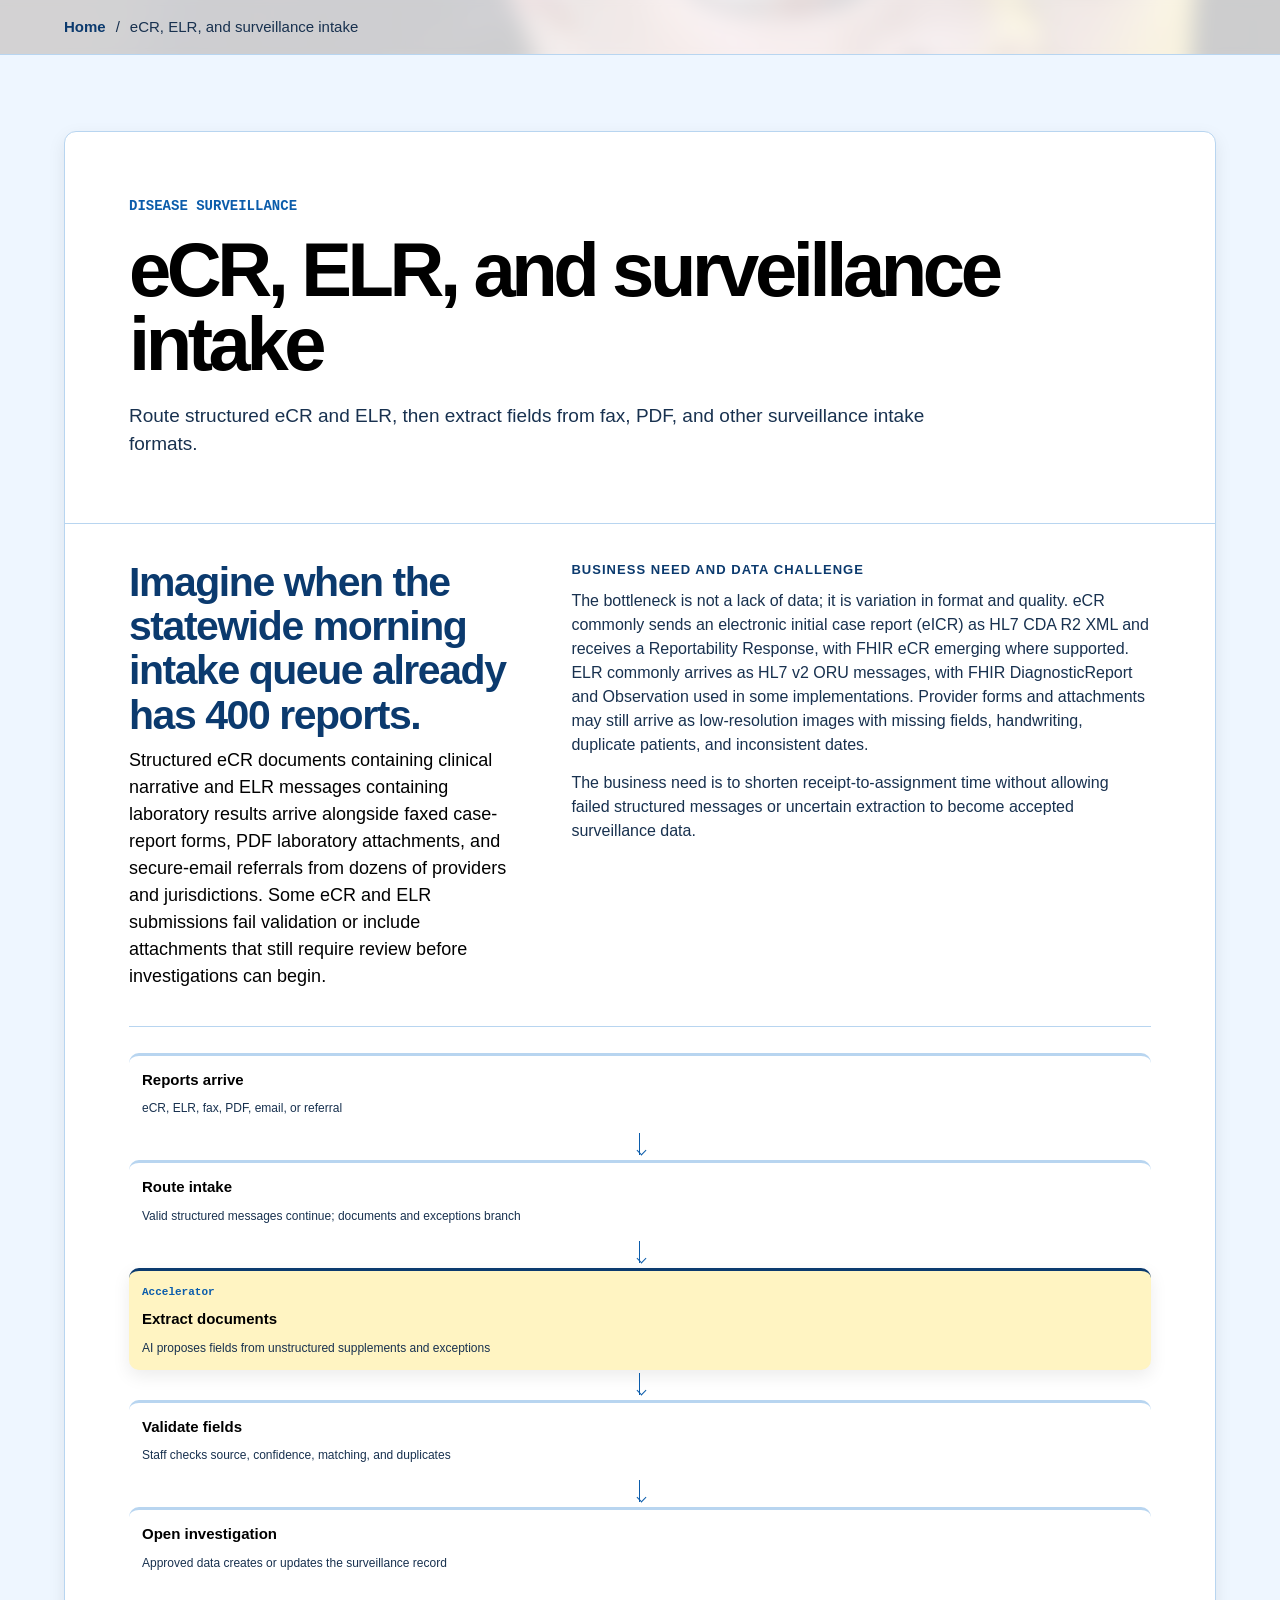
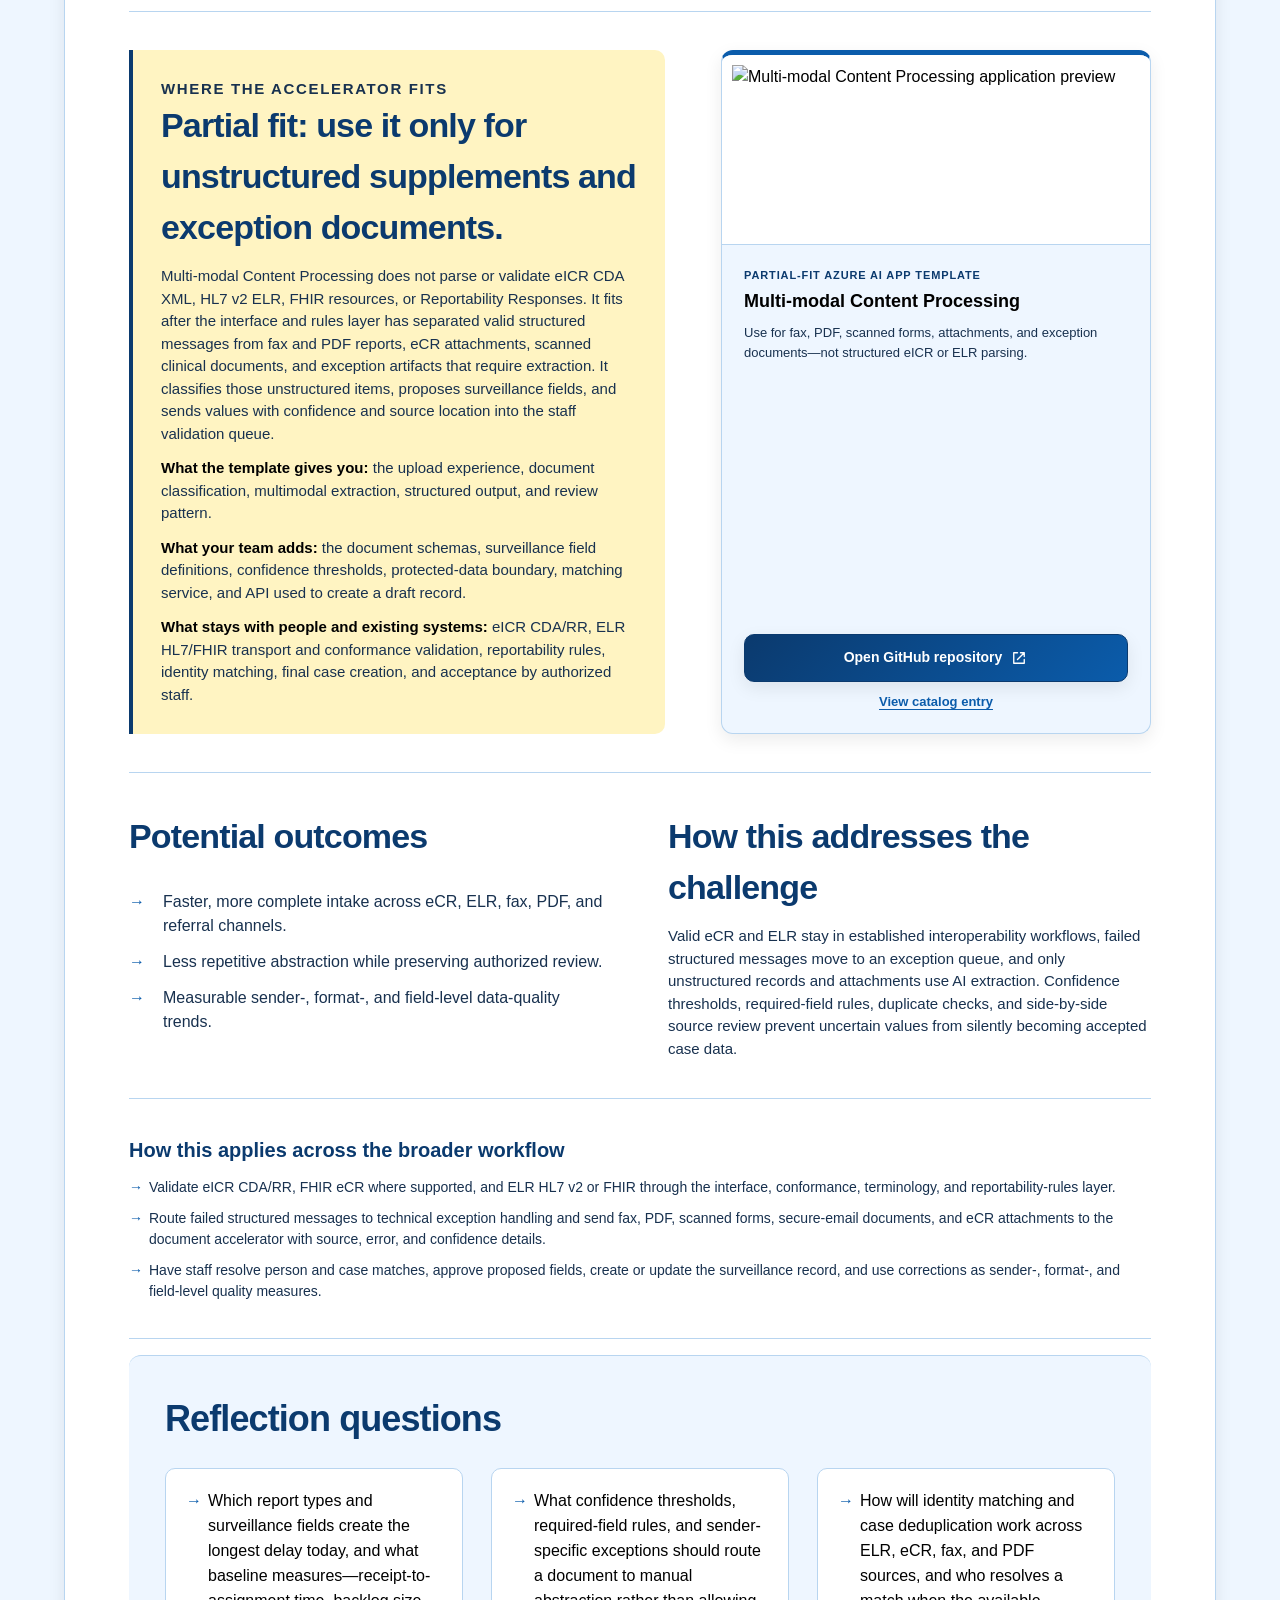
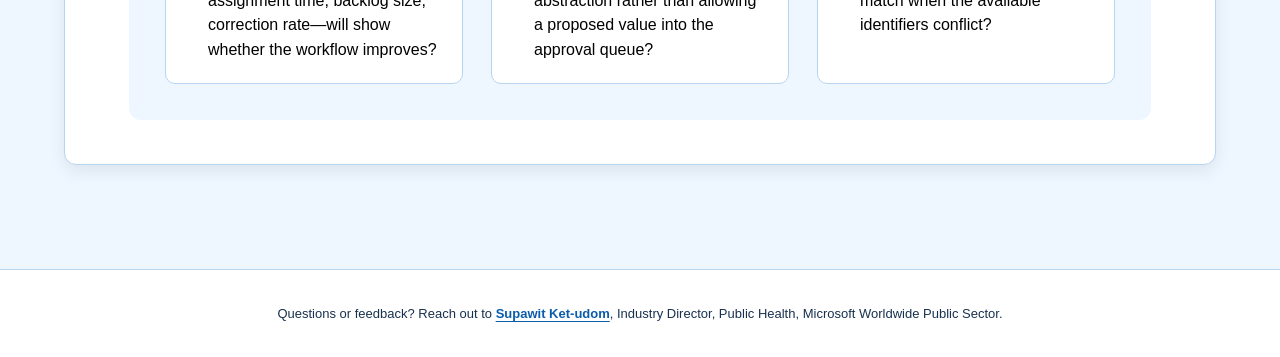
==== use-cases/document-intake.html @ d92f9ebb "Simplify use-case flow labels Keep only the Accelerator label in each business scenario diagram.  " ====
<!doctype html>
<html lang="en">
<head>
  <meta charset="UTF-8">
  <meta name="viewport" content="width=device-width, initial-scale=1.0">
  <meta name="description" content="Route structured eCR and ELR, then extract fields from fax, PDF, and other surveillance intake formats.">
  <link rel="icon" href="data:,">
  <title>eCR, ELR, and surveillance intake | Public Health AI</title>
  <script>
    (() => {
      const param = new URLSearchParams(window.location.search).get("scoutTheme");
      const theme =
        param || (window.matchMedia("(prefers-color-scheme: dark)").matches ? "dark" : "light");
      document.documentElement.setAttribute("data-theme", theme);
    })();
  </script>
  <link rel="stylesheet" href="/assets/styles.css">
  <script src="/assets/site.js?v=6" defer></script>
</head>
<body class="detail-page">
  <a class="skip-link" href="#main">Skip to content</a>
  <header class="site-header"><div class="shell nav-row"><nav class="case-nav" aria-label="Breadcrumb"><a href="/">Home</a><span>/</span><span>eCR, ELR, and surveillance intake</span></nav></div></header>
  <dialog class="site-menu" id="site-menu" aria-label="Site navigation"><div class="menu-shell">
    <div class="menu-top"><span class="menu-title">Public Health AI</span><button class="menu-close" id="close-menu" type="button" aria-label="Close menu"><svg viewBox="0 0 24 24" aria-hidden="true"><path d="M6 6l12 12M18 6 6 18"></path></svg></button></div>
    <div class="menu-grid"><a class="menu-home" href="/">Home</a><nav class="menu-links" aria-label="Use cases"><a href="/use-cases/document-intake.html">eCR, ELR, and surveillance intake</a><a href="/use-cases/knowledge-assistant.html">Epidemiology knowledge assistant</a><a href="/use-cases/inquiry-response.html">Public inquiry response assistant</a><a href="/use-cases/service-navigator.html">Public health service navigator</a><a href="/use-cases/emergency-coordination.html">Public health emergency coordination</a><a href="/use-cases/knowledge-hub.html">Cross-agency surveillance knowledge hub</a><a href="/use-cases/protocol-review.html">Surveillance policy and protocol review</a></nav></div>
  </div></dialog>
  <main id="main">
    <section class="single-case">
      <div class="shell">
        <article class="single-case-panel">
          <header class="single-case-header">
            <div><p class="detail-kicker">DISEASE SURVEILLANCE</p><h1>eCR, ELR, and surveillance intake</h1><p class="single-case-summary">Route structured eCR and ELR, then extract fields from fax, PDF, and other surveillance intake formats.</p></div>
          </header>
          <div class="single-case-content">
            <div class="brief-row">
              <div class="brief-block scenario-hook"><h2>Imagine when the statewide morning intake queue already has 400 reports.</h2><p>Structured eCR documents containing clinical narrative and ELR messages containing laboratory results arrive alongside faxed case-report forms, PDF laboratory attachments, and secure-email referrals from dozens of providers and jurisdictions. Some eCR and ELR submissions fail validation or include attachments that still require review before investigations can begin.</p></div>
              <div class="brief-block"><h2>Business need and data challenge</h2><p>The bottleneck is not a lack of data; it is variation in format and quality. eCR commonly sends an electronic initial case report (eICR) as HL7 CDA R2 XML and receives a Reportability Response, with FHIR eCR emerging where supported. ELR commonly arrives as HL7 v2 ORU messages, with FHIR DiagnosticReport and Observation used in some implementations. Provider forms and attachments may still arrive as low-resolution images with missing fields, handwriting, duplicate patients, and inconsistent dates.</p><p>The business need is to shorten receipt-to-assignment time without allowing failed structured messages or uncertain extraction to become accepted surveillance data.</p></div>
            </div>
            <div class="friendly-flow" aria-label="Business scenario sequence for eCR, ELR, and surveillance intake with accelerator fit">
              <div class="flow-node"><strong>Reports arrive</strong><p>eCR, ELR, fax, PDF, email, or referral</p></div><span class="flow-arrow" aria-hidden="true"></span>
              <div class="flow-node"><strong>Route intake</strong><p>Valid structured messages continue; documents and exceptions branch</p></div><span class="flow-arrow" aria-hidden="true"></span>
              <div class="flow-node" data-accelerator="true"><span>Accelerator</span><strong>Extract documents</strong><p>AI proposes fields from unstructured supplements and exceptions</p></div><span class="flow-arrow" aria-hidden="true"></span>
              <div class="flow-node"><strong>Validate fields</strong><p>Staff checks source, confidence, matching, and duplicates</p></div><span class="flow-arrow" aria-hidden="true"></span>
              <div class="flow-node"><strong>Open investigation</strong><p>Approved data creates or updates the surveillance record</p></div>
            </div>
            <div class="accelerator-stage">
              <div class="accelerator-fit-copy"><p class="eyebrow">Where the accelerator fits</p><h2>Partial fit: use it only for unstructured supplements and exception documents.</h2><p>Multi-modal Content Processing does not parse or validate eICR CDA XML, HL7 v2 ELR, FHIR resources, or Reportability Responses. It fits after the interface and rules layer has separated valid structured messages from fax and PDF reports, eCR attachments, scanned clinical documents, and exception artifacts that require extraction. It classifies those unstructured items, proposes surveillance fields, and sends values with confidence and source location into the staff validation queue.</p><p><strong>Reuse:</strong> the upload experience, document classification, multimodal extraction, structured output, and review pattern.</p><p><strong>Adapt:</strong> the document schemas, surveillance field definitions, confidence thresholds, protected-data boundary, matching service, and API used to create a draft record.</p><p><strong>Keep outside:</strong> eICR CDA/RR, ELR HL7/FHIR transport and conformance validation, reportability rules, identity matching, final case creation, and acceptance by authorized staff.</p></div>
              <aside class="template-card"><figure class="template-preview contain"><img src="https://azure.github.io/ai-app-templates/templates/images/content-processing-solution-accelerator-image.png" alt="Multi-modal Content Processing application preview"></figure><div class="template-card-body"><span>Partial-fit Azure AI App Template</span><strong>Multi-modal Content Processing</strong><p>Use for fax, PDF, scanned forms, attachments, and exception documents—not structured eICR or ELR parsing.</p><div class="template-actions"><a class="template-button" href="https://github.com/microsoft/content-processing-solution-accelerator" target="_blank" rel="noopener noreferrer">Open GitHub repository <svg viewBox="0 0 24 24" aria-hidden="true"><path d="M14 5h5v5M10 14 19 5M19 14v5H5V5h5"></path></svg></a><a class="template-catalog-link" href="https://azure.github.io/ai-app-templates/repo/microsoft/content-processing-solution-accelerator/" target="_blank" rel="noopener noreferrer">View catalog entry</a></div></div></aside>
            </div>
            <div class="outcome-section">
              <div><h2>Potential outcomes</h2><ul class="outcome-list"><li>Faster, more complete intake across eCR, ELR, fax, PDF, and referral channels.</li><li>Less repetitive abstraction while preserving authorized review.</li><li>Measurable sender-, format-, and field-level data-quality trends.</li></ul></div>
              <div><h2>How this addresses the challenge</h2><p>Valid eCR and ELR stay in established interoperability workflows, failed structured messages move to an exception queue, and only unstructured records and attachments use AI extraction. Confidence thresholds, required-field rules, duplicate checks, and side-by-side source review prevent uncertain values from silently becoming accepted case data.</p></div>
            </div>
            <div class="workflow-application">
              <div><h2>How this applies across the broader workflow</h2><ul class="compact-list"><li>Validate eICR CDA/RR, FHIR eCR where supported, and ELR HL7 v2 or FHIR through the interface, conformance, terminology, and reportability-rules layer.</li><li>Route failed structured messages to technical exception handling and send fax, PDF, scanned forms, secure-email documents, and eCR attachments to the document accelerator with source, error, and confidence details.</li><li>Have staff resolve person and case matches, approve proposed fields, create or update the surveillance record, and use corrections as sender-, format-, and field-level quality measures.</li></ul></div>
            </div>
            <div class="reflection-panel"><h2>Reflection questions</h2><ul class="compact-list"><li>Which report types and surveillance fields create the longest delay today, and what baseline measures—receipt-to-assignment time, backlog size, correction rate—will show whether the workflow improves?</li><li>What confidence thresholds, required-field rules, and sender-specific exceptions should route a document to manual abstraction rather than allowing a proposed value into the approval queue?</li><li>How will identity matching and case deduplication work across ELR, eCR, fax, and PDF sources, and who resolves a match when the available identifiers conflict?</li></ul></div>
          </div>
        </article>
      </div>
    </section>
  </main>
  <footer class="site-footer"><div class="shell footer-row contact-footer"><span>Questions or feedback? Reach out to <a href="mailto:supaketu@microsoft.com">Supawit Ket-udom</a>, Industry Director, Public Health, Microsoft Worldwide Public Sector.</span></div></footer>
</body>
</html>
---- assets/styles.css ----
:root {
  color-scheme: light;
  --cp-bg: #f7f4ef;
  --cp-bg-elevated: #fcfbf8;
  --cp-surface: #ffffff;
  --cp-surface-soft: #f5f5f5;
  --cp-border: #dedede;
  --cp-border-strong: #919191;
  --cp-text: #242424;
  --cp-text-muted: #5c5c5c;
  --cp-text-soft: #6f6f6f;
  --cp-accent: #b11f4b;
  --cp-accent-hover: #9a1a41;
  --cp-accent-soft: rgba(177, 31, 75, 0.08);
  --cp-accent-fg: #ffffff;
  --cp-success: #16a34a;
  --cp-danger: #dc2626;
  --cp-warning: #f59e0b;
  --cp-link: #0078d4;
  --cp-shadow: 0 18px 48px rgba(0, 0, 0, 0.12);
  --cp-overlay: rgba(255, 255, 255, 0.8);
  --cp-panel: rgba(255, 255, 255, 0.86);
  --cp-panel-strong: rgba(255, 255, 255, 0.96);
  --cp-sheen: rgba(255, 255, 255, 0.55);
  --cp-highlight: rgba(177, 31, 75, 0.12);
}

html[data-theme="dark"] {
  color-scheme: dark;
  --cp-bg: #3d3b3a;
  --cp-bg-elevated: #343231;
  --cp-surface: #292929;
  --cp-surface-soft: #2e2e2e;
  --cp-border: #474747;
  --cp-border-strong: #5f5f5f;
  --cp-text: #dedede;
  --cp-text-muted: #919191;
  --cp-text-soft: #b0b0b0;
  --cp-accent: #fd8ea1;
  --cp-accent-hover: #fb7b91;
  --cp-accent-soft: rgba(253, 142, 161, 0.14);
  --cp-accent-fg: #1a1a1a;
  --cp-success: #4ade80;
  --cp-danger: #f87171;
  --cp-warning: #fbbf24;
  --cp-link: #4da6ff;
  --cp-shadow: 0 18px 48px rgba(0, 0, 0, 0.32);
  --cp-overlay: rgba(41, 41, 41, 0.88);
  --cp-panel: rgba(41, 41, 41, 0.72);
  --cp-panel-strong: rgba(41, 41, 41, 0.96);
  --cp-sheen: rgba(255, 255, 255, 0.04);
  --cp-highlight: rgba(253, 142, 161, 0.12);
}

:root,
:root[data-theme="dark"] {
  color-scheme: light;
  --cp-bg: #ffffff;
  --cp-bg-elevated: #eef6ff;
  --cp-surface: #ffffff;
  --cp-surface-soft: #dceeff;
  --cp-border: #b8d5f0;
  --cp-border-strong: #0b3a6e;
  --cp-text: #000000;
  --cp-text-muted: #18314f;
  --cp-text-soft: #0b3a6e;
  --cp-accent: #0b3a6e;
  --cp-accent-hover: #071f3b;
  --cp-accent-soft: #dceeff;
  --cp-accent-fg: #ffffff;
  --cp-success: #0b3a6e;
  --cp-danger: #000000;
  --cp-warning: #0b5cab;
  --cp-link: #0b5cab;
  --cp-shadow: 0 6px 18px rgba(0, 0, 0, 0.08);
  --cp-overlay: rgba(0, 0, 0, 0.68);
  --cp-panel: rgba(255, 255, 255, 0.92);
  --cp-panel-strong: #ffffff;
  --cp-sheen: rgba(255, 255, 255, 0.62);
  --cp-highlight: #dceeff;
  --cp-attention: #fff4c2;
  --cp-attention-start: #f5b700;
  --cp-attention-end: #e86a17;
  --cp-attention-border: #d65a00;
  --cp-wallpaper-tint: rgba(255, 255, 255, 0.68);
  --cp-wallpaper-tint-strong: rgba(255, 255, 255, 0.8);
  --cp-brand-gradient: linear-gradient(135deg, var(--cp-accent), var(--cp-link));
  --cp-brand-gradient-hover: linear-gradient(135deg, var(--cp-link), var(--cp-accent));
  --cp-radius-sm: 8px;
  --cp-radius-md: 10px;
  --cp-radius-lg: 12px;
}

* {
  box-sizing: border-box;
}

html {
  scroll-behavior: smooth;
  scroll-padding-top: 72px;
}

body {
  margin: 0;
  overflow-x: hidden;
  background: var(--cp-bg);
  color: var(--cp-text);
  font-family: "Segoe UI", Aptos, Calibri, -apple-system, BlinkMacSystemFont, sans-serif;
  line-height: 1.5;
}

body.menu-open {
  overflow: hidden;
}

img {
  display: block;
  max-width: 100%;
}

a {
  color: var(--cp-link);
}

button,
a {
  -webkit-tap-highlight-color: transparent;
}

button {
  font: inherit;
}

a:focus-visible,
button:focus-visible {
  outline: 3px solid var(--cp-border);
  outline-offset: 3px;
}

.skip-link {
  position: fixed;
  top: 8px;
  left: 8px;
  z-index: 100;
  padding: 9px 13px;
  border-radius: var(--cp-radius-md);
  background: var(--cp-surface);
  color: var(--cp-text);
  transform: translateY(-150%);
}

.skip-link:focus {
  transform: translateY(0);
}

.shell {
  width: 100%;
  margin: 0 auto;
  padding-right: clamp(24px, 5vw, 88px);
  padding-left: clamp(24px, 5vw, 88px);
}

.site-header {
  display: none;
}

.nav-row {
  min-height: 72px;
  display: flex;
  align-items: center;
  justify-content: space-between;
  gap: 24px;
}

.brand {
  display: inline-flex;
  align-items: center;
  gap: 12px;
  color: var(--cp-text);
  font-size: 14px;
  font-weight: 750;
  letter-spacing: 0.08em;
  text-decoration: none;
  text-transform: uppercase;
}

.brand-glyph {
  width: 42px;
  height: 30px;
  display: grid;
  place-items: center;
  border: 2px solid var(--cp-accent);
  background: var(--cp-surface);
  color: var(--cp-accent);
  font-family: Consolas, "Courier New", Courier, monospace;
  font-size: 11px;
  font-weight: 800;
  letter-spacing: -0.04em;
}

.brand-glyph span {
  display: none;
}

.brand-glyph::before {
  content: "PH AI";
}

.desktop-nav {
  display: flex;
  align-items: center;
  gap: 28px;
  margin-left: auto;
}

.desktop-nav a {
  color: var(--cp-text);
  font-size: 14px;
  font-weight: 600;
  text-decoration: none;
}

.desktop-nav a:hover {
  color: var(--cp-link);
}

.menu-button,
.menu-close {
  min-height: 42px;
  display: inline-flex;
  align-items: center;
  justify-content: center;
  gap: 10px;
  border: 1px solid var(--cp-accent);
  border-radius: var(--cp-radius-md);
  background: var(--cp-accent);
  color: var(--cp-accent-fg);
  cursor: pointer;
  font-weight: 700;
}

.menu-button {
  padding: 8px 14px;
}

.menu-close {
  width: 44px;
  padding: 8px;
  border-color: var(--cp-surface);
}

.menu-button svg,
.menu-close svg,
.button svg,
.text-link svg,
.case-link svg {
  width: 18px;
  height: 18px;
  flex: 0 0 auto;
  fill: none;
  stroke: currentColor;
  stroke-linecap: round;
  stroke-linejoin: round;
  stroke-width: 1.8;
}

.site-menu {
  width: 100vw;
  max-width: none;
  height: 100vh;
  max-height: none;
  margin: 0;
  padding: 0;
  border: 0;
  background: var(--cp-accent);
  color: var(--cp-accent-fg);
}

.site-menu::backdrop {
  background: var(--cp-overlay);
}

.menu-shell {
  width: 100%;
  margin: 0 auto;
  padding: 20px clamp(24px, 5vw, 88px) 56px;
}

.menu-top {
  min-height: 52px;
  display: flex;
  align-items: center;
  justify-content: space-between;
  gap: 20px;
}

.menu-title {
  font-size: 13px;
  font-weight: 700;
  letter-spacing: 0.1em;
  text-transform: uppercase;
}

.menu-grid {
  display: grid;
  grid-template-columns: 0.65fr 1.35fr;
  gap: 72px;
  margin-top: 72px;
}

.menu-home {
  align-self: start;
  color: var(--cp-accent-fg);
  font-size: clamp(42px, 7vw, 88px);
  font-weight: 700;
  letter-spacing: -0.055em;
  line-height: 0.95;
  text-decoration: none;
}

.menu-links {
  display: grid;
  grid-template-columns: repeat(2, minmax(0, 1fr));
  gap: 0 32px;
  counter-reset: menu;
}

.menu-links a {
  counter-increment: menu;
  display: grid;
  grid-template-columns: 34px 1fr;
  gap: 12px;
  padding: 18px 0;
  border-top: 1px solid var(--cp-surface);
  color: var(--cp-accent-fg);
  font-size: clamp(18px, 2vw, 25px);
  font-weight: 600;
  line-height: 1.2;
  text-decoration: none;
}

.menu-links a::before {
  content: "0" counter(menu);
  padding-top: 4px;
  font-family: Consolas, "Courier New", Courier, monospace;
  font-size: 12px;
  font-weight: 400;
}

.menu-links a:hover {
  background: var(--cp-link);
}

.hero {
  position: relative;
  width: 100vw;
  margin-right: calc(50% - 50vw);
  margin-left: calc(50% - 50vw);
  overflow: hidden;
  background-color: var(--cp-bg-elevated);
  background-image:
    linear-gradient(var(--cp-wallpaper-tint), var(--cp-wallpaper-tint)),
    url("/assets/hero-public-health.jpeg");
  background-position: center;
  background-repeat: no-repeat;
  background-size: cover;
  height: 50svh;
  min-height: 420px;
}

.home-hero {
  display: grid;
  grid-template-columns: 1fr;
  height: 50svh;
  min-height: 420px;
}

.hero-copy {
  display: flex;
  flex-direction: column;
  align-items: center;
  justify-content: center;
  padding: 36px clamp(24px, 5vw, 88px);
  text-align: center;
}

.hero-media {
  position: relative;
  min-height: 520px;
}

.hero-media img {
  width: 100%;
  height: 100%;
  object-fit: cover;
}

.hero-media::after {
  content: "";
  position: absolute;
  inset: auto auto 0 0;
  width: 40%;
  height: 26%;
  background: var(--cp-link);
  mix-blend-mode: multiply;
}

.eyebrow {
  margin: 0 0 16px;
  color: var(--cp-accent);
  font-size: 13px;
  font-weight: 750;
  letter-spacing: 0.11em;
  text-transform: uppercase;
}

h1,
h2,
h3,
p {
  overflow-wrap: anywhere;
}

h1 {
  max-width: 760px;
  margin: 0;
  font-size: clamp(48px, 6.4vw, 84px);
  line-height: 0.98;
  letter-spacing: -0.058em;
}

.hero-intro {
  max-width: 660px;
  margin: 24px 0 0;
  color: var(--cp-text-muted);
  font-size: clamp(18px, 2vw, 22px);
  text-align: center;
}

.hero h1 {
  background: var(--cp-brand-gradient);
  background-clip: text;
  -webkit-background-clip: text;
  color: transparent;
  font-size: clamp(44px, 5vw, 64px);
  letter-spacing: 0;
  -webkit-text-fill-color: transparent;
}

.hero-actions,
.cta-actions {
  display: flex;
  flex-wrap: wrap;
  justify-content: center;
  gap: 12px;
  margin-top: 32px;
}

.hero-attribution {
  margin: 24px 0 28px;
  color: var(--cp-text-muted);
  font-size: 14px;
}

.hero-attribution a {
  color: var(--cp-link);
  font-weight: 700;
  text-underline-offset: 3px;
}

.button {
  min-height: 48px;
  display: inline-flex;
  align-items: center;
  justify-content: center;
  gap: 9px;
  padding: 11px 18px;
  border: 1px solid var(--cp-accent);
  border-radius: var(--cp-radius-md);
  background: var(--cp-brand-gradient);
  color: var(--cp-accent-fg);
  font-size: 15px;
  font-weight: 700;
  text-decoration: none;
  transition: background 160ms ease, border-color 160ms ease, transform 160ms ease;
}

.button:hover {
  border-color: var(--cp-accent-hover);
  background: var(--cp-brand-gradient-hover);
  transform: translateY(-1px);
}

.button.secondary {
  border-color: var(--cp-border-strong);
  background: var(--cp-surface);
  color: var(--cp-accent);
}

.button.secondary:hover {
  background: var(--cp-surface-soft);
}

.section {
  padding: 96px 0;
}

.section.compact {
  padding: 72px 0;
}

.section.light-blue {
  background: var(--cp-bg-elevated);
}

.section.navy {
  background: var(--cp-accent);
  color: var(--cp-accent-fg);
}

.section-heading {
  max-width: 820px;
  margin-bottom: 40px;
}

.section-heading h2 {
  margin: 0;
  font-size: clamp(36px, 5vw, 58px);
  line-height: 1.04;
  letter-spacing: -0.045em;
}

.section-heading p {
  max-width: 680px;
  margin: 18px 0 0;
  color: var(--cp-text-muted);
  font-size: 18px;
}

.section.navy .eyebrow,
.section.navy .section-heading p {
  color: var(--cp-accent-fg);
}

.case-grid {
  display: grid;
  grid-template-columns: repeat(4, minmax(0, 1fr));
  gap: 18px;
}

.filter-bar {
  display: flex;
  flex-wrap: wrap;
  align-items: center;
  gap: 10px;
  margin: -8px 0 30px;
}

.filter-label {
  width: 100%;
  margin-bottom: 2px;
  color: var(--cp-text-muted);
  font-size: 13px;
  font-weight: 700;
  letter-spacing: 0.07em;
  text-transform: uppercase;
}

.filter-button {
  min-height: 42px;
  padding: 9px 15px;
  border: 1px solid var(--cp-border);
  border-radius: 999px;
  background: var(--cp-surface);
  color: var(--cp-text);
  cursor: pointer;
  font-size: 14px;
  font-weight: 650;
}

.filter-button:hover {
  border-color: var(--cp-accent);
}

.filter-button[aria-pressed="true"] {
  border-color: var(--cp-accent);
  background: var(--cp-accent);
  color: var(--cp-accent-fg);
}

.technology-filter {
  margin-top: -8px;
  padding-top: 18px;
  border-top: 1px solid var(--cp-border);
}

.technology-button {
  display: inline-flex;
  align-items: center;
  gap: 8px;
}

.technology-button img {
  width: 55px;
  height: 55px;
  flex: 0 0 55px;
  margin: -16px -10px -16px -14px;
  object-fit: contain;
}

.technology-button[data-technology-filter="m365-copilot"] img {
  width: 20px;
  height: 20px;
  flex-basis: 20px;
  margin: 0 4px 0 0;
}

.technology-button[data-technology-filter="m365-copilot"] {
  min-width: 248px;
}

.technology-count {
  min-width: 20px;
  height: 20px;
  display: inline-grid;
  place-items: center;
  padding: 0 6px;
  border-radius: 999px;
  background: var(--cp-surface-soft);
  color: var(--cp-text-muted);
  font-size: 11px;
}

.filter-button[aria-pressed="true"] .technology-count {
  background: var(--cp-sheen);
  color: var(--cp-accent-fg);
}

.filter-count {
  margin-left: auto;
  color: var(--cp-text-muted);
  font-size: 13px;
}

.filter-empty-state {
  margin-top: 18px;
  padding: 34px;
  border: 1px dashed var(--cp-border-strong);
  border-radius: var(--cp-radius-lg);
  background: var(--cp-bg-elevated);
  text-align: center;
}

.filter-empty-state[hidden] {
  display: none;
}

.filter-empty-state strong,
.filter-empty-state span {
  display: block;
}

.filter-empty-state strong {
  margin-bottom: 6px;
  color: var(--cp-accent);
  font-size: 20px;
}

.filter-empty-state span {
  color: var(--cp-text-muted);
  font-size: 14px;
}

.case-card[hidden] {
  display: none;
}

.case-card {
  position: relative;
  min-height: 330px;
  display: flex;
  flex-direction: column;
  padding: 26px;
  overflow: hidden;
  border: 1px solid var(--cp-border);
  border-radius: var(--cp-radius-lg);
  background: transparent;
  color: var(--cp-text);
  box-shadow: var(--cp-shadow);
  text-decoration: none;
  transition: border-color 180ms ease, box-shadow 180ms ease, transform 180ms ease;
}

.case-card::after {
  content: none;
}

.case-card:hover {
  border-color: var(--cp-accent);
  box-shadow: 0 10px 28px var(--cp-highlight);
  transform: translateY(-6px);
}

.case-card:hover::after {
  transform: scale(1.12);
}

.case-number {
  display: none;
}

.case-card h3 {
  max-width: 310px;
  margin: 8px 0 12px;
  font-size: 27px;
  line-height: 1.12;
  letter-spacing: -0.03em;
}

.case-card p {
  flex: 1;
  margin: 0;
  color: var(--cp-text-muted);
  font-size: 15px;
}

.case-link {
  position: relative;
  z-index: 1;
  display: inline-flex;
  align-items: center;
  gap: 8px;
  margin-top: 28px;
  color: var(--cp-link);
  font-size: 14px;
  font-weight: 700;
}

.case-link svg {
  transition: transform 180ms ease;
}

.case-card:hover .case-link svg {
  transform: translateX(4px);
}

.resource-band {
  display: grid;
  grid-template-columns: 1fr auto;
  align-items: center;
  gap: 40px;
}

.resource-band h2 {
  max-width: 760px;
  margin: 0;
  font-size: clamp(34px, 5vw, 58px);
  line-height: 1.04;
  letter-spacing: -0.045em;
}

.resource-band p {
  max-width: 720px;
  margin: 16px 0 0;
  color: var(--cp-accent-fg);
  font-size: 17px;
}

.section.navy .button {
  border-color: var(--cp-surface);
  background: var(--cp-surface);
  color: var(--cp-accent);
}

.section.navy .button:hover {
  background: var(--cp-surface-soft);
}

.stories-note {
  max-width: 900px;
  margin: -10px 0 36px;
  padding: 16px 18px;
  border-left: 4px solid var(--cp-link);
  border-radius: 0 var(--cp-radius-md) var(--cp-radius-md) 0;
  background: var(--cp-attention);
  color: var(--cp-text-muted);
  font-size: 14px;
}

.stories-note strong {
  color: var(--cp-text);
}

.story-grid {
  display: grid;
  grid-template-columns: repeat(3, minmax(0, 1fr));
  gap: 20px;
}

.story-card {
  display: flex;
  flex-direction: column;
  overflow: hidden;
  border: 1px solid var(--cp-border);
  border-radius: var(--cp-radius-lg);
  background: var(--cp-surface);
  box-shadow: var(--cp-shadow);
}

.story-image {
  height: 174px;
  overflow: hidden;
  background: var(--cp-surface-soft);
}

.story-image img {
  width: 100%;
  height: 100%;
  object-fit: cover;
  transition: transform 240ms ease;
}

.story-card:hover .story-image img {
  transform: scale(1.035);
}

.story-body {
  flex: 1;
  display: flex;
  flex-direction: column;
  padding: 22px;
}

.story-org {
  margin: 0;
  color: var(--cp-link);
  font-size: 12px;
  font-weight: 750;
  letter-spacing: 0.08em;
  text-transform: uppercase;
}

.story-card h3 {
  margin: 10px 0 12px;
  font-size: 20px;
  line-height: 1.22;
  letter-spacing: -0.02em;
}

.story-body > p:not(.story-org) {
  margin: 0;
  color: var(--cp-text-muted);
  font-size: 14px;
}

.text-link {
  display: inline-flex;
  align-items: center;
  gap: 7px;
  margin-top: auto;
  padding-top: 22px;
  color: var(--cp-link);
  font-size: 14px;
  font-weight: 700;
  text-decoration: none;
}

.text-link:hover {
  text-decoration: underline;
  text-underline-offset: 3px;
}

.detail-hero {
  padding: 92px 0 76px;
  background: var(--cp-bg-elevated);
}

.breadcrumbs {
  display: flex;
  flex-wrap: wrap;
  gap: 8px;
  margin-bottom: 36px;
  color: var(--cp-text-muted);
  font-size: 13px;
}

.breadcrumbs a {
  color: var(--cp-link);
  text-decoration: none;
}

.detail-hero-grid {
  display: grid;
  grid-template-columns: minmax(0, 1fr) 310px;
  gap: 72px;
  align-items: end;
}

.detail-kicker {
  margin: 0 0 16px;
  color: var(--cp-link);
  font-family: Consolas, "Courier New", Courier, monospace;
  font-size: 14px;
  font-weight: 700;
}

.detail-hero h1 {
  max-width: 800px;
  font-size: clamp(46px, 6vw, 76px);
}

.detail-summary {
  max-width: 760px;
  margin: 22px 0 0;
  color: var(--cp-text-muted);
  font-size: 20px;
}

.accelerator-box {
  padding: 22px;
  border-top: 4px solid var(--cp-link);
  background: var(--cp-surface);
}

.accelerator-box span {
  display: block;
  color: var(--cp-text-soft);
  font-size: 12px;
  font-weight: 700;
  letter-spacing: 0.08em;
  text-transform: uppercase;
}

.accelerator-box strong {
  display: block;
  margin: 8px 0 18px;
  font-size: 19px;
  line-height: 1.25;
}

.content-grid {
  display: grid;
  grid-template-columns: 0.75fr 1.25fr;
  gap: 72px;
}

.content-grid h2,
.process-section h2,
.scenario-section h2,
.guardrail-section h2 {
  margin: 0;
  font-size: clamp(34px, 4.5vw, 52px);
  line-height: 1.06;
  letter-spacing: -0.04em;
}

.content-copy p {
  margin: 0;
  color: var(--cp-text-muted);
  font-size: 17px;
}

.content-copy p + p {
  margin-top: 18px;
}

.outcome-list {
  display: grid;
  gap: 12px;
  margin: 28px 0 0;
  padding: 0;
  list-style: none;
}

.outcome-list li {
  display: grid;
  grid-template-columns: 24px 1fr;
  gap: 10px;
  color: var(--cp-text-muted);
}

.outcome-list li::before {
  content: "→";
  color: var(--cp-link);
  font-weight: 700;
}

.data-grid {
  display: grid;
  grid-template-columns: repeat(3, minmax(0, 1fr));
  gap: 16px;
  margin-top: 34px;
}

.data-card {
  min-height: 190px;
  padding: 22px;
  border: 1px solid var(--cp-border);
  border-radius: var(--cp-radius-lg);
  background: var(--cp-surface);
}

.data-card h3 {
  margin: 0 0 12px;
  color: var(--cp-accent);
  font-size: 18px;
}

.data-card p {
  margin: 0;
  color: var(--cp-text-muted);
  font-size: 14px;
}

.process-rail {
  display: grid;
  grid-template-columns: repeat(5, minmax(0, 1fr));
  gap: 0;
  margin-top: 38px;
}

.process-step {
  position: relative;
  min-height: 190px;
  padding: 24px 22px;
  border-top: 4px solid var(--cp-link);
  border-right: 1px solid var(--cp-border);
  background: var(--cp-surface);
}

.process-step:last-child {
  border-right: 0;
}

.process-step span {
  display: block;
  margin-bottom: 28px;
  color: var(--cp-link);
  font-family: Consolas, "Courier New", Courier, monospace;
  font-size: 12px;
  font-weight: 700;
}

.process-step h3 {
  margin: 0 0 8px;
  font-size: 18px;
}

.process-step p {
  margin: 0;
  color: var(--cp-text-muted);
  font-size: 13px;
}

.scenario-grid {
  display: grid;
  grid-template-columns: repeat(3, minmax(0, 1fr));
  gap: 18px;
  margin-top: 34px;
}

.scenario-card {
  min-height: 220px;
  padding: 24px;
  border-radius: var(--cp-radius-lg);
  background: var(--cp-accent);
  color: var(--cp-accent-fg);
}

.scenario-card span {
  font-family: Consolas, "Courier New", Courier, monospace;
  font-size: 12px;
}

.scenario-card h3 {
  margin: 34px 0 10px;
  font-size: 22px;
  line-height: 1.15;
}

.scenario-card p {
  margin: 0;
  font-size: 14px;
}

.guardrail-grid {
  display: grid;
  grid-template-columns: repeat(2, minmax(0, 1fr));
  gap: 16px;
  margin-top: 34px;
}

.guardrail {
  display: grid;
  grid-template-columns: 42px 1fr;
  gap: 14px;
  padding: 20px;
  border: 1px solid var(--cp-border);
  border-radius: var(--cp-radius-lg);
  background: var(--cp-surface);
}

.guardrail-mark {
  width: 42px;
  height: 42px;
  display: grid;
  place-items: center;
  border-radius: 50%;
  background: var(--cp-surface-soft);
  color: var(--cp-accent);
  font-weight: 800;
}

.guardrail h3 {
  margin: 0 0 6px;
  font-size: 17px;
}

.guardrail p {
  margin: 0;
  color: var(--cp-text-muted);
  font-size: 14px;
}

.detail-cta {
  display: grid;
  grid-template-columns: 1fr auto;
  align-items: center;
  gap: 36px;
}

.detail-cta h2 {
  margin: 0;
  font-size: clamp(34px, 4vw, 52px);
  line-height: 1.05;
  letter-spacing: -0.04em;
}

.detail-cta p {
  max-width: 720px;
  margin: 14px 0 0;
  color: var(--cp-accent-fg);
}

.single-case {
  min-height: 100vh;
  padding: 76px 0 104px;
  background: var(--cp-bg-elevated);
}

.single-case .breadcrumbs {
  margin-bottom: 28px;
}

.single-case-panel {
  overflow: hidden;
  border: 1px solid var(--cp-border);
  border-radius: var(--cp-radius-lg);
  background: var(--cp-surface);
  box-shadow: var(--cp-shadow);
}

.single-case-header {
  display: grid;
  grid-template-columns: 1fr;
  gap: 0;
  align-items: end;
  padding: clamp(32px, 5vw, 72px);
  border-bottom: 1px solid var(--cp-border);
}

.detail-page .site-header {
  --page-progress: 0;
  position: sticky;
  top: 0;
  z-index: 30;
  display: block;
  overflow: hidden;
  border-bottom: 1px solid var(--cp-border);
  background: var(--cp-panel);
}

.detail-page .site-header::after {
  content: "";
  position: absolute;
  right: 0;
  bottom: 0;
  left: 0;
  height: 3px;
  background: var(--cp-link);
  transform: scaleX(var(--page-progress));
  transform-origin: left;
  transition: transform 80ms linear;
}

.detail-page .site-header::before {
  content: "";
  position: absolute;
  z-index: -1;
  inset: -18px;
  background-image:
    linear-gradient(var(--cp-wallpaper-tint-strong), var(--cp-wallpaper-tint-strong)),
    url("/assets/hero-public-health.jpeg");
  background-position: center;
  background-size: cover;
  filter: blur(10px);
  transform: scale(1.05);
}

.detail-page .nav-row {
  min-height: 54px;
  justify-content: flex-start;
}

.case-nav {
  position: relative;
  z-index: 1;
  display: flex;
  align-items: center;
  gap: 10px;
  color: var(--cp-text-muted);
  font-size: 15px;
}

.case-nav a {
  color: var(--cp-accent);
  font-weight: 750;
  text-decoration: none;
}

.case-nav a:hover {
  text-decoration: underline;
  text-underline-offset: 3px;
}

.case-nav span:last-child {
  min-width: 0;
  overflow-wrap: anywhere;
}

.detail-page .brand-glyph,
.detail-page .desktop-nav,
.detail-page .menu-button {
  display: none;
}

.detail-page .brand > span:last-child {
  display: inline;
}

.detail-page .single-case > .shell > .breadcrumbs {
  display: none;
}

.single-case-header h1 {
  max-width: 980px;
  font-size: clamp(44px, 6vw, 76px);
}

.single-case-summary {
  max-width: 820px;
  margin: 20px 0 0;
  color: var(--cp-text-muted);
  font-size: 19px;
}

.template-card {
  display: flex;
  flex-direction: column;
  overflow: hidden;
  border: 1px solid var(--cp-border);
  border-top: 5px solid var(--cp-link);
  border-radius: var(--cp-radius-lg);
  background: var(--cp-bg-elevated);
  box-shadow: var(--cp-shadow);
}

.template-preview {
  height: 190px;
  margin: 0;
  overflow: hidden;
  border-bottom: 1px solid var(--cp-border);
  background: var(--cp-surface);
}

.template-preview img {
  width: 100%;
  height: 100%;
  object-fit: cover;
  object-position: top;
}

.template-preview.contain img {
  object-fit: contain;
  padding: 10px;
}

.template-card-body {
  flex: 1;
  display: flex;
  flex-direction: column;
  padding: 22px;
}

.template-card-body > span {
  display: block;
  color: var(--cp-text-soft);
  font-size: 11px;
  font-weight: 750;
  letter-spacing: 0.08em;
  text-transform: uppercase;
}

.template-card-body > strong {
  display: block;
  margin: 8px 0 10px;
  font-size: 18px;
  line-height: 1.22;
}

.template-card-body > p {
  margin: 0;
  color: var(--cp-text-muted);
  font-size: 13px;
}

.template-actions {
  display: grid;
  gap: 10px;
  margin-top: auto;
  padding-top: 18px;
}

.template-button {
  min-height: 48px;
  display: inline-flex;
  align-items: center;
  justify-content: center;
  gap: 8px;
  padding: 11px 16px;
  border: 1px solid var(--cp-accent);
  border-radius: var(--cp-radius-md);
  background: var(--cp-brand-gradient);
  color: var(--cp-accent-fg);
  box-shadow: var(--cp-shadow);
  font-size: 14px;
  font-weight: 800;
  text-decoration: none;
  transition: background 160ms ease, transform 160ms ease;
}

.template-button:hover {
  background: var(--cp-brand-gradient-hover);
  box-shadow: 0 10px 24px var(--cp-highlight);
  transform: translateY(-2px);
}

.template-button svg {
  width: 18px;
  height: 18px;
  fill: none;
  stroke: currentColor;
  stroke-linecap: round;
  stroke-linejoin: round;
  stroke-width: 1.8;
}

.template-catalog-link {
  color: var(--cp-link);
  font-size: 13px;
  font-weight: 700;
  text-align: center;
  text-underline-offset: 3px;
}

.single-case-content {
  display: grid;
  gap: 0;
  padding: 0 clamp(28px, 5vw, 72px);
}

.brief-row {
  display: grid;
  grid-template-columns: 0.8fr 1.2fr;
  gap: 56px;
  padding: 36px 0;
  border-bottom: 1px solid var(--cp-border);
}

.brief-block h2,
.compact-column h2 {
  margin: 0 0 10px;
  color: var(--cp-accent);
  font-size: 13px;
  letter-spacing: 0.08em;
  text-transform: uppercase;
}

.brief-block p {
  margin: 0;
  color: var(--cp-text-muted);
  font-size: 16px;
}

.brief-block p + p {
  margin-top: 14px;
}

.scenario-hook h2 {
  color: var(--cp-accent);
  font-size: clamp(28px, 3.2vw, 42px);
  letter-spacing: -0.035em;
  line-height: 1.08;
  text-transform: none;
}

.scenario-hook p {
  color: var(--cp-text);
  font-size: 18px;
}

.friendly-flow {
  display: flex;
  align-items: stretch;
  padding: 26px 0;
  border-bottom: 1px solid var(--cp-border);
}

.flow-node {
  flex: 1 1 0;
  min-width: 0;
  min-height: 76px;
  padding: 13px;
  border: 0;
  border-top: 3px solid var(--cp-border);
  border-radius: var(--cp-radius-md);
  background: var(--cp-surface);
  cursor: default;
}

.flow-node span {
  display: block;
  margin-bottom: 8px;
  color: var(--cp-link);
  font-family: Consolas, "Courier New", Courier, monospace;
  font-size: 11px;
  font-weight: 750;
}

.flow-node strong {
  display: block;
  margin-bottom: 6px;
  font-size: 15px;
}

.flow-node p {
  margin: 8px 0 0;
  color: var(--cp-text-muted);
  font-size: 12px;
}

.flow-node[data-accelerator="true"] {
  border-color: var(--cp-accent);
  background: var(--cp-attention);
  box-shadow: var(--cp-shadow);
}

.flow-arrow {
  position: relative;
  width: 26px;
  flex: 0 0 26px;
  align-self: center;
  height: 16px;
}

.flow-arrow::before {
  content: "";
  position: absolute;
  top: 7px;
  left: 4px;
  width: 16px;
  height: 1px;
  background: var(--cp-link);
}

.flow-arrow::after {
  content: "";
  position: absolute;
  top: 4px;
  right: 6px;
  width: 6px;
  height: 6px;
  border-top: 1px solid var(--cp-link);
  border-right: 1px solid var(--cp-link);
  transform: rotate(45deg);
}

.workflow-application {
  display: grid;
  grid-template-columns: 1fr;
  gap: 0;
  padding: 36px 0;
  border-bottom: 1px solid var(--cp-border);
}

.workflow-application h2 {
  margin: 0 0 12px;
  color: var(--cp-accent);
  font-size: 20px;
}

.workflow-application p {
  margin: 0;
  color: var(--cp-text-muted);
  font-size: 15px;
}

.workflow-application p + p {
  margin-top: 12px;
}

.accelerator-stage {
  display: grid;
  grid-template-columns: minmax(0, 1fr) minmax(360px, 430px);
  gap: 56px;
  align-items: stretch;
  padding: 38px 0;
  border-bottom: 1px solid var(--cp-border);
}

.accelerator-fit-copy h2,
.outcome-section h2 {
  margin: 0 0 12px;
  color: var(--cp-accent);
  font-size: clamp(24px, 3vw, 34px);
  letter-spacing: -0.025em;
}

.accelerator-fit-copy {
  padding: 28px;
  border-left: 4px solid var(--cp-accent);
  border-radius: 0 var(--cp-radius-md) var(--cp-radius-md) 0;
  background: var(--cp-attention);
}

.accelerator-fit-copy p strong {
  color: var(--cp-text);
}

.accelerator-fit-copy p,
.outcome-section p {
  margin: 0;
  color: var(--cp-text-muted);
  font-size: 15px;
}

.accelerator-fit-copy p + p,
.outcome-section p + p {
  margin-top: 12px;
}

.outcome-section {
  display: grid;
  grid-template-columns: 1fr 1fr;
  gap: 56px;
  padding: 38px 0;
  border-bottom: 1px solid var(--cp-border);
}

.reflection-panel {
  margin: 16px 0 44px;
  padding: 36px;
  border-top: 1px solid var(--cp-border);
  border-radius: var(--cp-radius-lg);
  background: var(--cp-bg-elevated);
}

.reflection-panel h2 {
  margin: 0 0 22px;
  color: var(--cp-accent);
  font-size: clamp(26px, 3vw, 36px);
  letter-spacing: -0.025em;
}

.reflection-panel .compact-list {
  display: grid;
  grid-template-columns: repeat(3, minmax(0, 1fr));
  gap: 12px 28px;
}

.reflection-panel .compact-list li + li {
  margin-top: 0;
}

.reflection-panel .compact-list li {
  min-height: 132px;
  padding: 20px 20px 20px 42px;
  border: 1px solid var(--cp-border);
  border-radius: var(--cp-radius-md);
  background: var(--cp-surface);
  color: var(--cp-text);
  font-size: 16px;
  line-height: 1.55;
}

.reflection-panel .compact-list li::before {
  top: 20px;
  left: 20px;
}

.friendly-flow.is-enhanced {
  display: none;
}

.dynamic-flow {
  padding: 28px 0 34px;
  border-bottom: 1px solid var(--cp-border);
}

.dynamic-flow svg {
  display: block;
  width: 100%;
  height: auto;
  overflow: visible;
}

.dynamic-flow-link {
  fill: none;
  stroke: var(--cp-link);
  stroke-width: 1.5;
  stroke-dasharray: 5 5;
  animation: flow-line 3.5s linear infinite;
}

.dynamic-flow-marker {
  fill: var(--cp-link);
}

.dynamic-flow-node {
  cursor: default;
}

.dynamic-flow-node rect {
  fill: var(--cp-surface);
  stroke: var(--cp-border);
  stroke-width: 1;
  transition: fill 160ms ease, stroke 160ms ease, transform 160ms ease;
}

.dynamic-flow-node.is-accelerator rect {
  fill: var(--cp-attention);
  stroke: var(--cp-accent);
  stroke-width: 2;
}

.dynamic-flow-step {
  fill: var(--cp-link);
  font-family: Consolas, "Courier New", Courier, monospace;
  font-size: 11px;
  font-weight: 700;
}

.dynamic-flow-title {
  fill: var(--cp-text);
  font-family: "Segoe UI", Aptos, Calibri, -apple-system, BlinkMacSystemFont, sans-serif;
  font-size: 14px;
  font-weight: 700;
}

.dynamic-flow-copy {
  width: 100%;
  height: 100%;
  color: var(--cp-text-muted);
  font-family: "Segoe UI", Aptos, Calibri, -apple-system, BlinkMacSystemFont, sans-serif;
  font-size: 11px;
  line-height: 1.35;
  overflow: hidden;
}

.dynamic-flow-badge {
  fill: var(--cp-accent);
  font-family: "Segoe UI", Aptos, Calibri, -apple-system, BlinkMacSystemFont, sans-serif;
  font-size: 9px;
  font-weight: 800;
  letter-spacing: 0.04em;
  text-transform: uppercase;
}

@keyframes flow-line {
  to {
    stroke-dashoffset: -40;
  }
}

.compact-workflow {
  display: grid;
  grid-template-columns: repeat(5, minmax(0, 1fr));
  gap: 0;
  padding: 34px 0;
  border-bottom: 1px solid var(--cp-border);
}

.friendly-flow {
  display: grid;
  grid-template-columns: 1fr;
  gap: 0;
}

.flow-arrow {
  width: 20px;
  height: 30px;
  justify-self: center;
}

.flow-arrow::before {
  top: 3px;
  left: 9px;
  width: 1px;
  height: 22px;
}

.flow-arrow::after {
  top: 17px;
  right: 5px;
  transform: rotate(135deg);
}

.workflow-application {
  grid-template-columns: 1fr;
  gap: 26px;
}

.compact-step {
  min-height: 112px;
  padding: 0 20px;
  border-right: 1px solid var(--cp-border);
}

.compact-step:first-child {
  padding-left: 0;
}

.compact-step:last-child {
  padding-right: 0;
  border-right: 0;
}

.compact-step span {
  display: block;
  margin-bottom: 16px;
  color: var(--cp-link);
  font-family: Consolas, "Courier New", Courier, monospace;
  font-size: 11px;
  font-weight: 700;
}

.compact-step strong {
  display: block;
  margin-bottom: 6px;
  font-size: 16px;
}

.compact-step p {
  margin: 0;
  color: var(--cp-text-muted);
  font-size: 13px;
}

.compact-columns {
  display: grid;
  grid-template-columns: repeat(2, minmax(0, 1fr));
  gap: 64px;
  padding: 36px 0 46px;
}

.compact-list {
  margin: 0;
  padding: 0;
  list-style: none;
}

.compact-list li {
  position: relative;
  padding-left: 20px;
  color: var(--cp-text-muted);
  font-size: 14px;
}

.compact-list li::before {
  content: "→";
  position: absolute;
  left: 0;
  color: var(--cp-link);
  font-weight: 800;
}

.compact-list li + li {
  margin-top: 10px;
}

.site-footer {
  padding: 34px 0;
  border-top: 1px solid var(--cp-border);
  background: var(--cp-bg);
}

.footer-row {
  display: flex;
  align-items: center;
  justify-content: space-between;
  gap: 24px;
  color: var(--cp-text-muted);
  font-size: 13px;
}

.footer-links {
  display: flex;
  flex-wrap: wrap;
  gap: 20px;
}

.footer-links a {
  color: var(--cp-link);
  text-decoration: none;
}

.contact-footer {
  justify-content: center;
  text-align: center;
}

.contact-footer a {
  color: var(--cp-link);
  font-weight: 750;
  text-underline-offset: 3px;
}

.page-top-button {
  position: fixed;
  right: 24px;
  bottom: 24px;
  z-index: 25;
  width: 44px;
  height: 44px;
  display: grid;
  place-items: center;
  padding: 0;
  border: 1px solid var(--cp-border);
  border-radius: 50%;
  background: var(--cp-accent);
  color: var(--cp-accent-fg);
  box-shadow: var(--cp-shadow);
  cursor: pointer;
  opacity: 0;
  pointer-events: none;
  transform: translateY(12px);
  transition: opacity 160ms ease, transform 160ms ease;
}

.page-top-button.is-visible {
  opacity: 1;
  pointer-events: auto;
  transform: translateY(0);
}

.page-top-button:hover {
  background: var(--cp-link);
}

.page-top-button svg {
  width: 19px;
  height: 19px;
  fill: none;
  stroke: currentColor;
  stroke-linecap: round;
  stroke-linejoin: round;
  stroke-width: 2;
}

.story-card {
  content-visibility: auto;
  contain-intrinsic-size: 490px;
}

.reveal {
  opacity: 1;
  transform: none;
}

.js .reveal {
  opacity: 0;
  transform: translateY(18px);
  transition: opacity 420ms ease, transform 420ms ease;
}

.js .reveal.is-visible {
  opacity: 1;
  transform: none;
}

@media (max-width: 1020px) {
  .home-hero {
    grid-template-columns: 1fr;
  }

  .hero-copy {
    padding: 72px max(24px, calc((100vw - 900px) / 2));
  }

  .hero-media {
    min-height: 440px;
  }

  .case-grid,
  .story-grid {
    grid-template-columns: repeat(2, minmax(0, 1fr));
  }

  .detail-hero-grid,
  .content-grid {
    grid-template-columns: 1fr;
    gap: 36px;
  }

  .accelerator-box {
    max-width: 520px;
  }

  .process-rail {
    grid-template-columns: repeat(2, minmax(0, 1fr));
    gap: 12px;
  }

  .process-step {
    border-right: 0;
  }

  .scenario-grid {
    grid-template-columns: 1fr;
  }

  .scenario-card {
    min-height: 180px;
  }

  .single-case-header,
  .brief-row,
  .accelerator-stage,
  .outcome-section {
    grid-template-columns: 1fr;
    gap: 28px;
  }

  .template-card {
    max-width: 560px;
  }

  .compact-workflow {
    grid-template-columns: repeat(2, minmax(0, 1fr));
    gap: 22px 0;
  }

  .compact-step:nth-child(2) {
    border-right: 0;
  }

  .compact-step:nth-child(3) {
    padding-left: 0;
  }
}

@media (max-width: 760px) {
  .shell,
  .menu-shell {
    width: 100%;
    padding-right: 18px;
    padding-left: 18px;
  }

  .desktop-nav {
    display: none;
  }

  .case-nav {
    gap: 6px;
    font-size: 13px;
  }

  .brand {
    font-size: 12px;
  }

  .menu-button span {
    display: none;
  }

  .menu-button {
    width: 44px;
    padding: 8px;
  }

  .menu-grid {
    grid-template-columns: 1fr;
    gap: 42px;
    margin-top: 48px;
  }

  .menu-links {
    grid-template-columns: 1fr;
  }

  .menu-links a {
    padding: 14px 0;
  }

  .hero-copy {
    padding: 42px 18px 78px;
  }

  .hero,
  .home-hero {
    height: auto;
    min-height: 70svh;
  }

  .hero-media {
    min-height: 320px;
  }

  h1 {
    font-size: clamp(34px, 10vw, 48px);
    line-height: 1.04;
  }

  .hero-intro {
    margin-top: 16px;
    font-size: 16px;
    line-height: 1.45;
  }

  .hero-actions {
    width: 100%;
    margin-top: 22px;
    flex-direction: column;
    align-items: center;
  }

  .hero-actions .button {
    width: min(100%, 360px);
  }

  .hero-attribution {
    max-width: 340px;
    margin: 18px 0 22px;
    font-size: 13px;
  }

  .section {
    padding: 68px 0;
  }

  .case-grid,
  .story-grid,
  .data-grid,
  .guardrail-grid {
    grid-template-columns: 1fr;
  }

  .filter-count {
    width: 100%;
    margin: 4px 0 0;
  }

  .case-card {
    min-height: 280px;
  }

  .resource-band,
  .detail-cta {
    grid-template-columns: 1fr;
  }

  .detail-hero {
    padding: 64px 0 56px;
  }

  .detail-hero-grid {
    gap: 30px;
  }

  .process-rail {
    grid-template-columns: 1fr;
  }

  .process-step {
    min-height: 160px;
  }

  .footer-row {
    align-items: flex-start;
    flex-direction: column;
  }

  .page-top-button {
    right: 16px;
    bottom: 16px;
  }

  .single-case {
    padding: 48px 0 72px;
  }

  .single-case-header {
    padding: 28px 22px;
  }

  .single-case-content {
    padding: 0 22px;
  }

  .brief-row,
  .compact-columns,
  .workflow-application,
  .accelerator-stage,
  .outcome-section {
    grid-template-columns: 1fr;
    gap: 26px;
  }

  .reflection-panel .compact-list {
    grid-template-columns: 1fr;
  }

  .compact-workflow {
    grid-template-columns: 1fr;
    gap: 0;
  }

  .compact-step {
    min-height: 0;
    padding: 20px 0;
    border-right: 0;
    border-bottom: 1px solid var(--cp-border);
  }

  .compact-step:last-child {
    border-bottom: 0;
  }

  .template-preview {
    height: 160px;
  }

  .accelerator-fit-copy {
    padding: 22px 20px;
  }

  .reflection-panel {
    margin-bottom: 24px;
    padding: 26px 20px;
  }

  .reflection-panel .compact-list li {
    min-height: 0;
  }
}

@media (prefers-reduced-motion: reduce) {
  html {
    scroll-behavior: auto;
  }

  .button,
  .case-card,
  .case-card::after,
  .story-image img,
  .js .reveal,
  .dynamic-flow-link {
    animation: none;
    transition: none;
  }

  .detail-page .site-header::after {
    transition: none;
  }
}
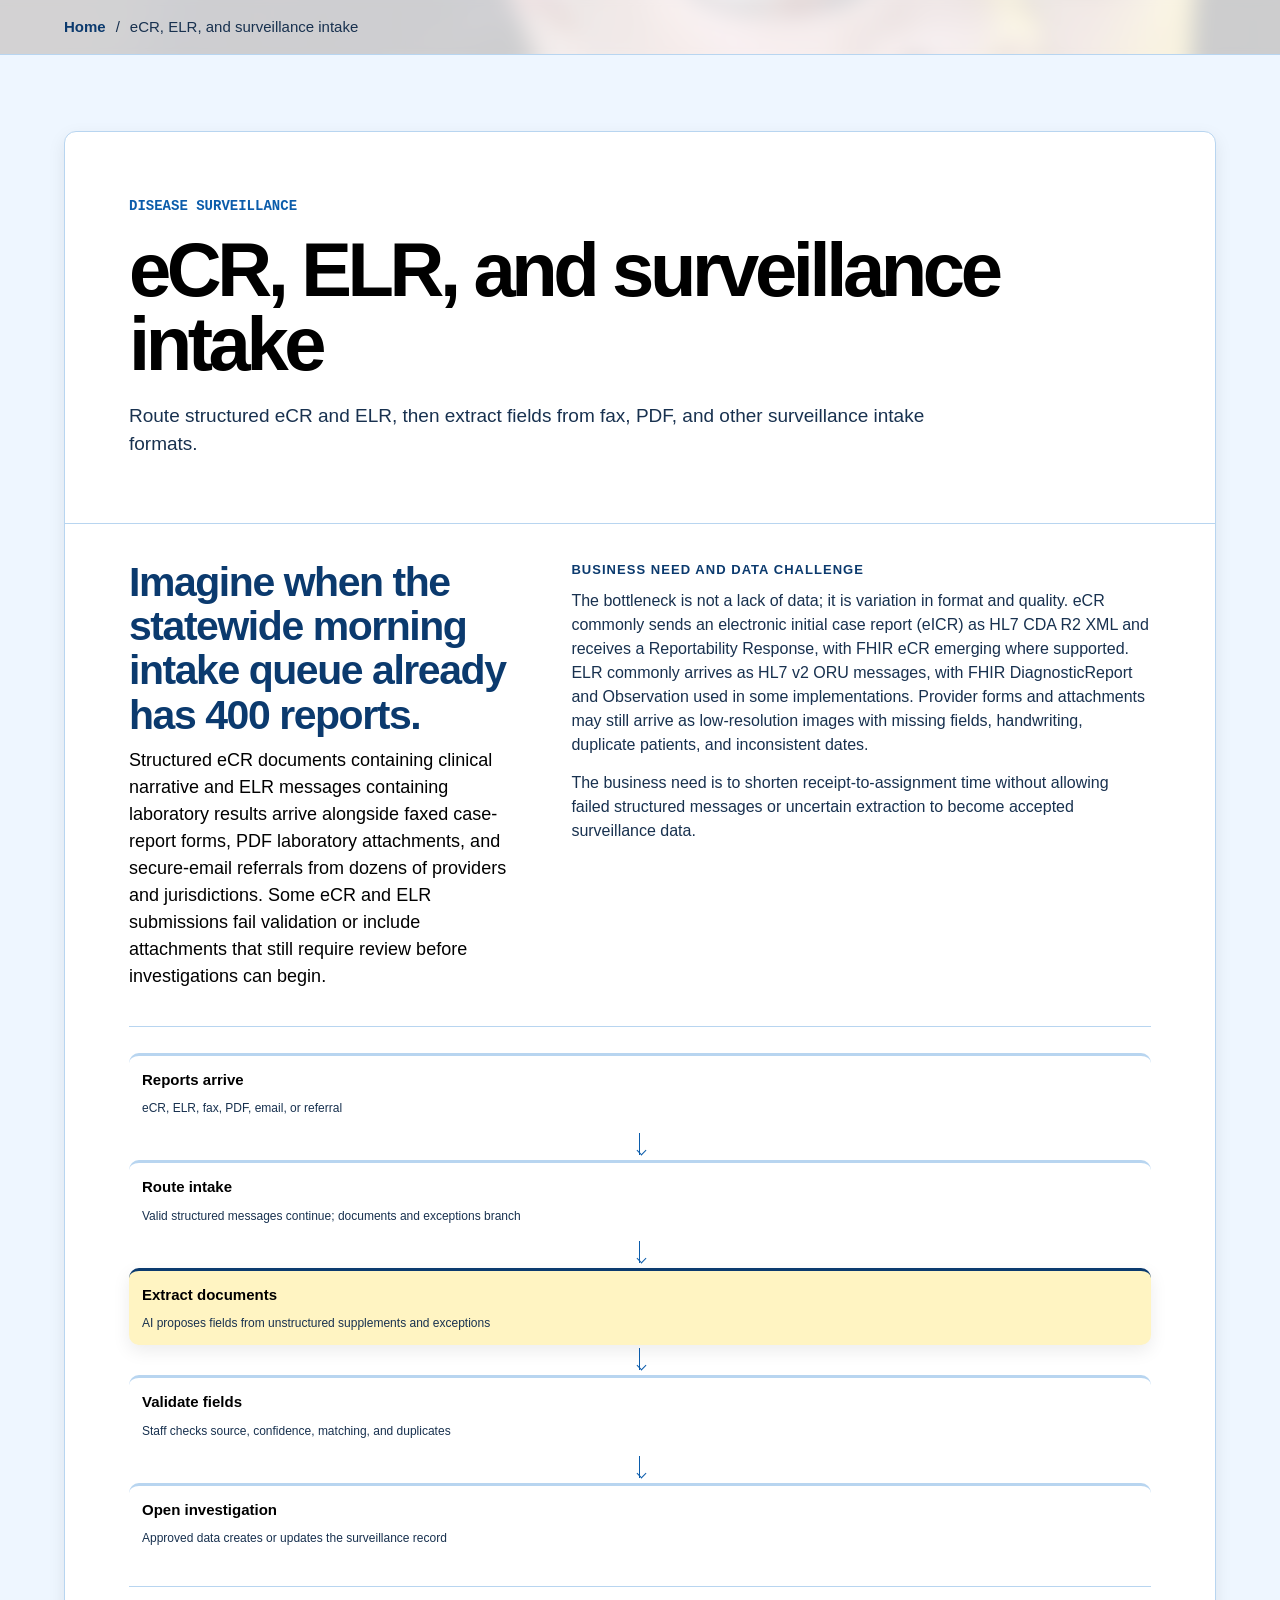
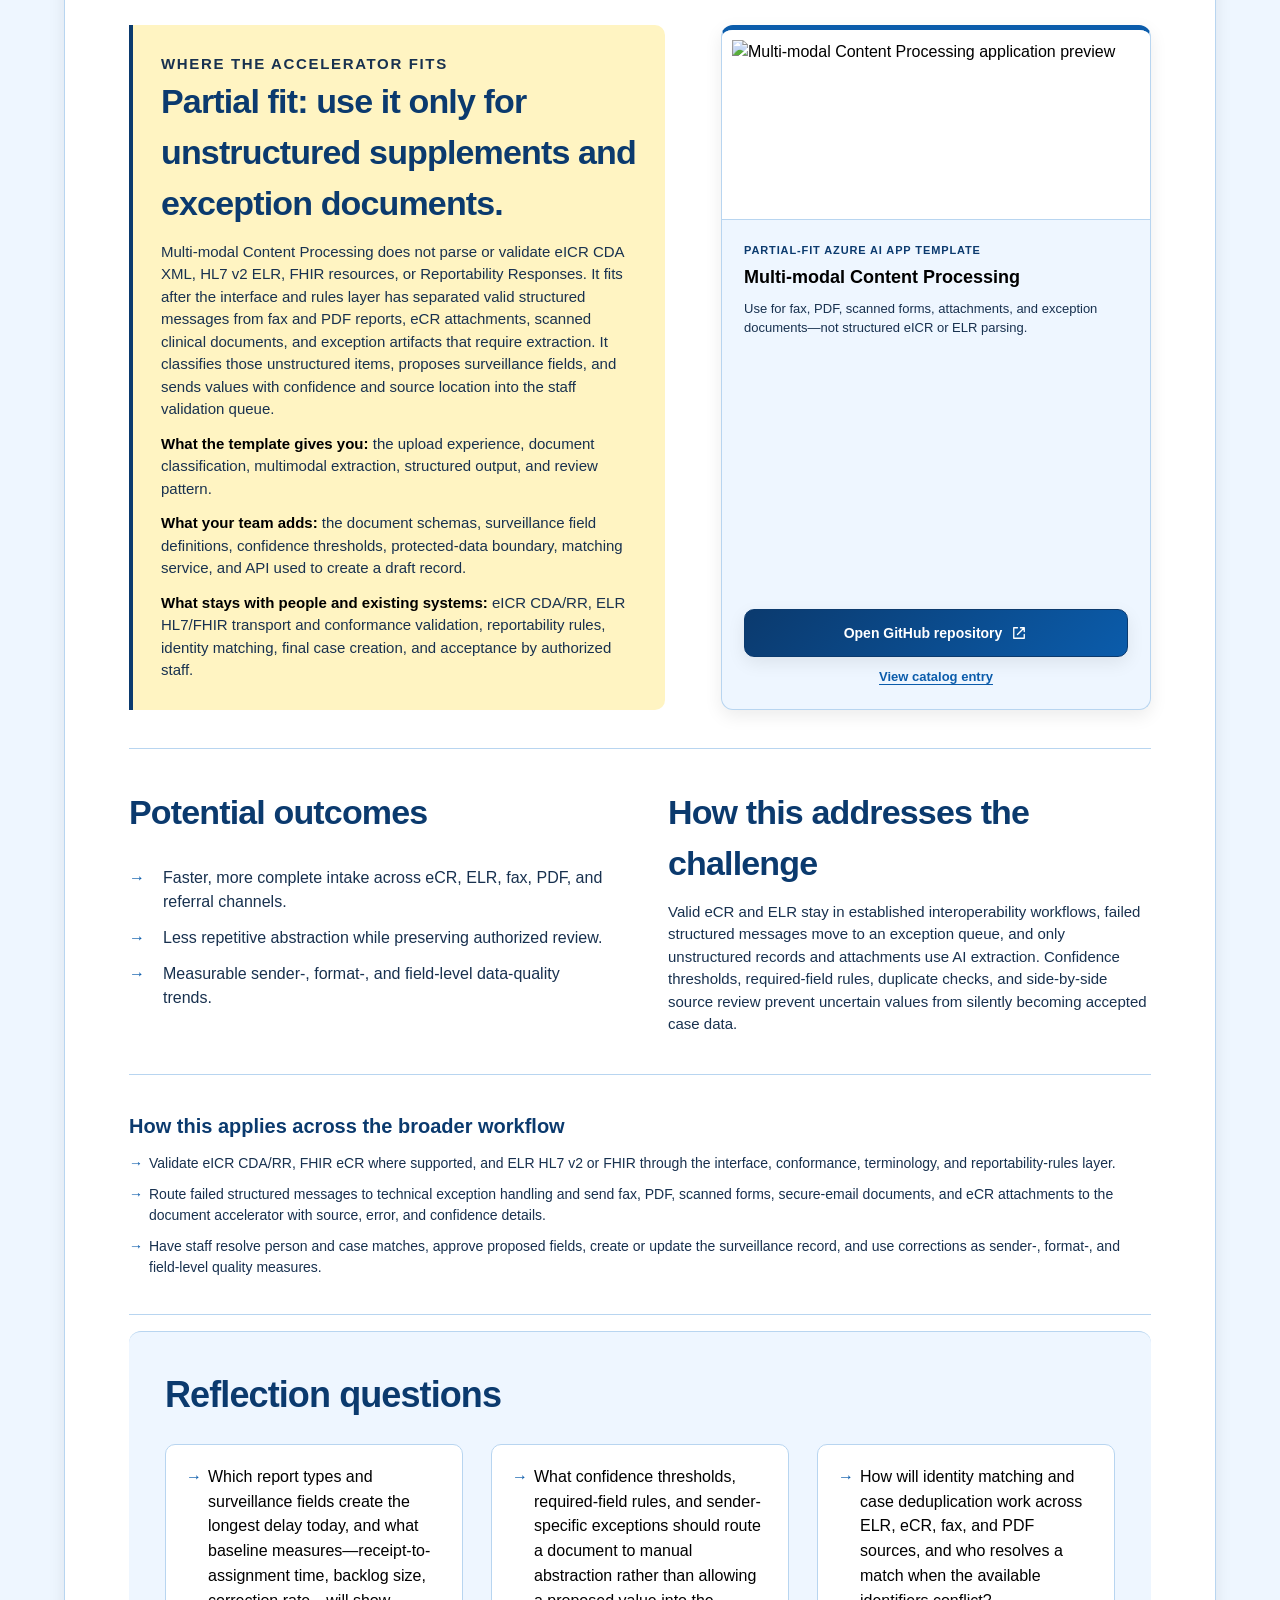
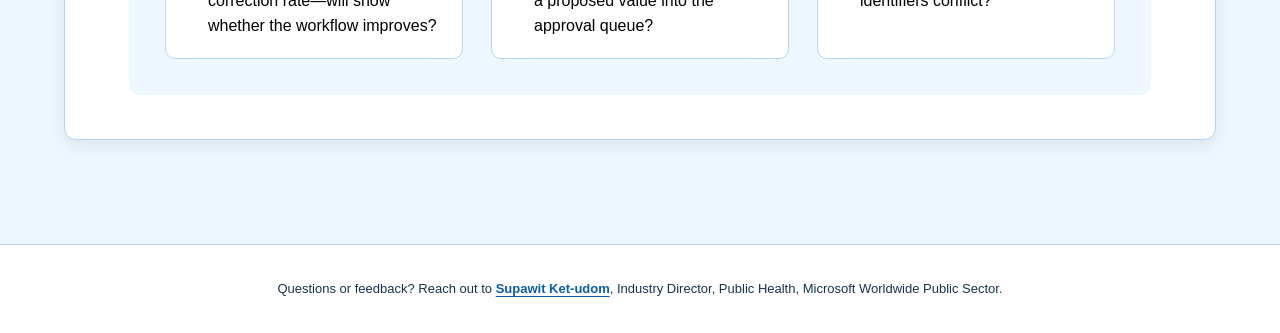
==== commit 8b182cdc: "Keep only Accelerator fit in flowcharts Remove the duplicate Accelerator label from all use-case dia" ====
--- a/use-cases/document-intake.html
+++ b/use-cases/document-intake.html
@@ -39,7 +39,7 @@
             <div class="friendly-flow" aria-label="Business scenario sequence for eCR, ELR, and surveillance intake with accelerator fit">
               <div class="flow-node"><strong>Reports arrive</strong><p>eCR, ELR, fax, PDF, email, or referral</p></div><span class="flow-arrow" aria-hidden="true"></span>
               <div class="flow-node"><strong>Route intake</strong><p>Valid structured messages continue; documents and exceptions branch</p></div><span class="flow-arrow" aria-hidden="true"></span>
-              <div class="flow-node" data-accelerator="true"><span>Accelerator</span><strong>Extract documents</strong><p>AI proposes fields from unstructured supplements and exceptions</p></div><span class="flow-arrow" aria-hidden="true"></span>
+              <div class="flow-node" data-accelerator="true"><strong>Extract documents</strong><p>AI proposes fields from unstructured supplements and exceptions</p></div><span class="flow-arrow" aria-hidden="true"></span>
               <div class="flow-node"><strong>Validate fields</strong><p>Staff checks source, confidence, matching, and duplicates</p></div><span class="flow-arrow" aria-hidden="true"></span>
               <div class="flow-node"><strong>Open investigation</strong><p>Approved data creates or updates the surveillance record</p></div>
             </div>
--- a/assets/styles.css
+++ b/assets/styles.css
@@ -438,7 +438,12 @@
 }
 
 .hero h1 {
-  background: var(--cp-brand-gradient);
+  background: linear-gradient(
+    110deg,
+    var(--cp-accent) 0%,
+    var(--cp-link) 52%,
+    var(--cp-attention-start) 100%
+  );
   background-clip: text;
   -webkit-background-clip: text;
   color: transparent;
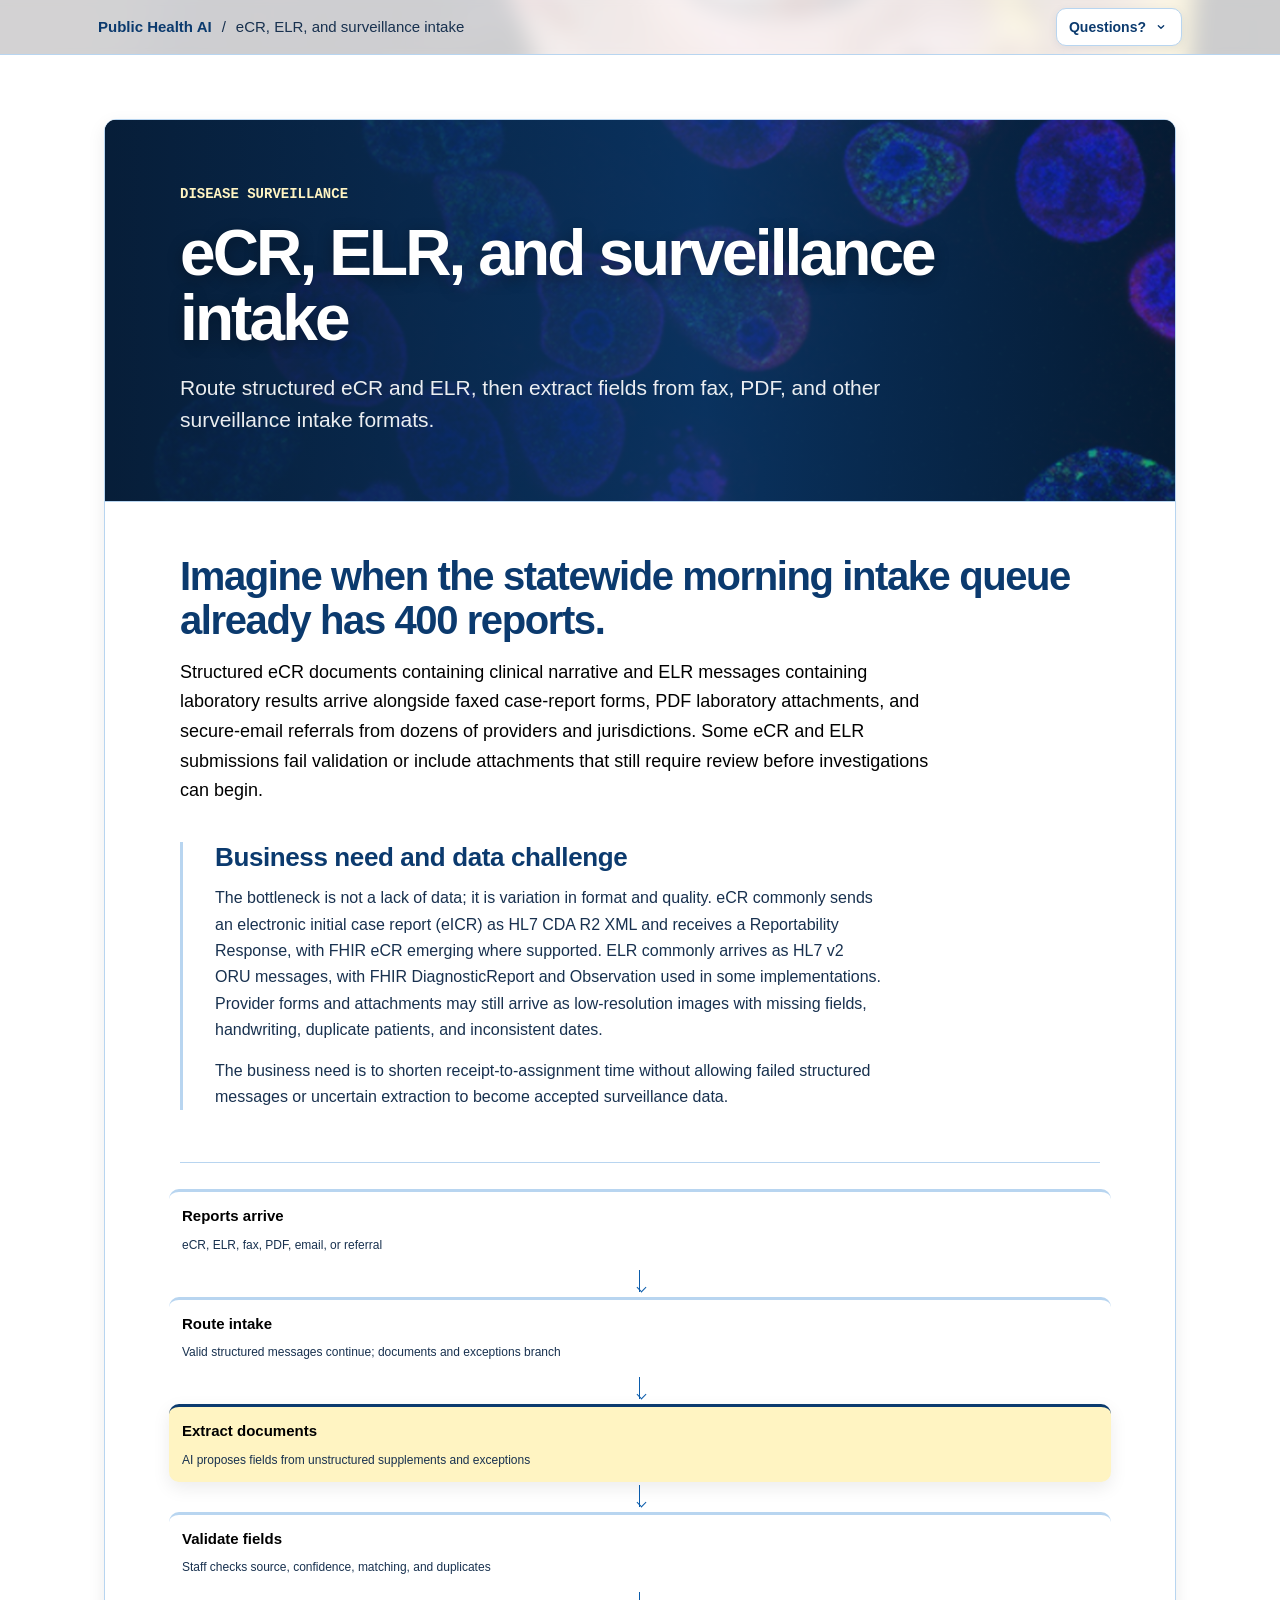
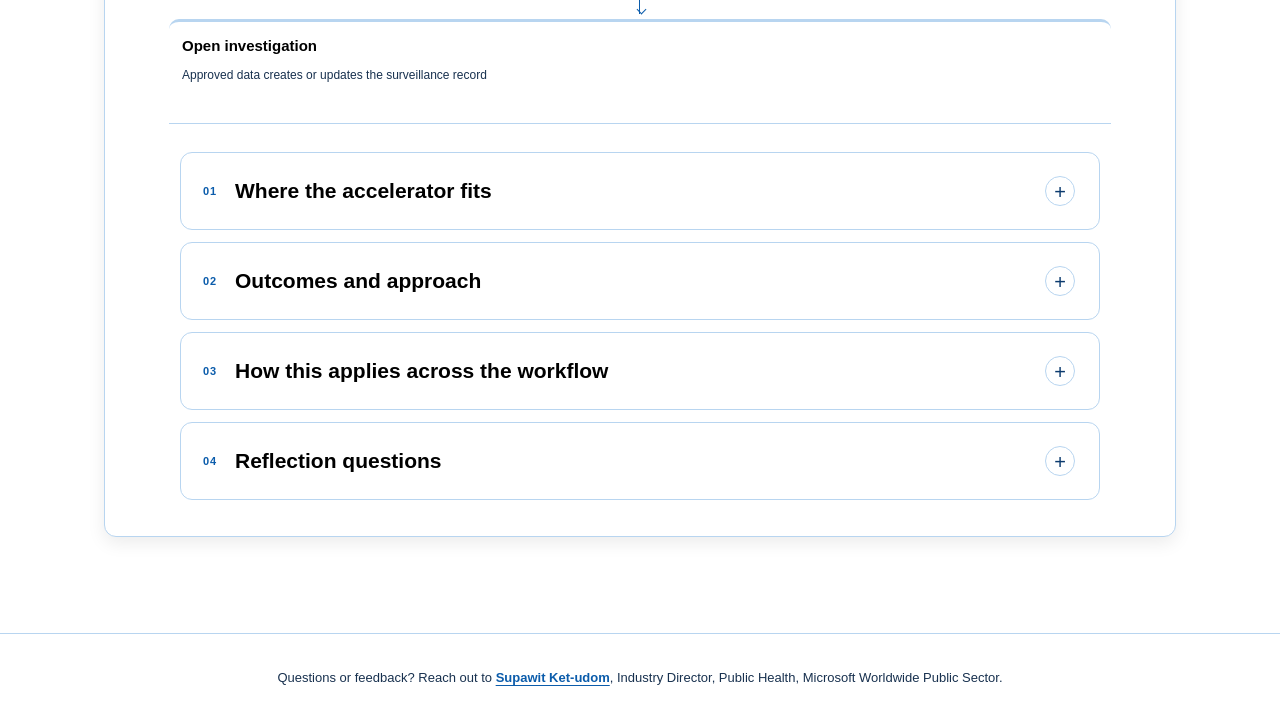
==== commit 0aa5c91e: "Update use-case pages and repository previews Publish case imagery, expandable content, exact reposi" ====
--- a/use-cases/document-intake.html
+++ b/use-cases/document-intake.html
@@ -14,12 +14,12 @@
       document.documentElement.setAttribute("data-theme", theme);
     })();
   </script>
-  <link rel="stylesheet" href="/assets/styles.css">
-  <script src="/assets/site.js?v=6" defer></script>
+  <link rel="stylesheet" href="/assets/styles.css?v=24">
+  <script src="/assets/site.js?v=22" defer></script>
 </head>
 <body class="detail-page">
   <a class="skip-link" href="#main">Skip to content</a>
-  <header class="site-header"><div class="shell nav-row"><nav class="case-nav" aria-label="Breadcrumb"><a href="/">Home</a><span>/</span><span>eCR, ELR, and surveillance intake</span></nav></div></header>
+  <header class="site-header"><div class="shell nav-row"><nav class="case-nav" aria-label="Breadcrumb"><a href="/">Public Health AI</a><span>/</span><span>eCR, ELR, and surveillance intake</span></nav></div></header>
   <dialog class="site-menu" id="site-menu" aria-label="Site navigation"><div class="menu-shell">
     <div class="menu-top"><span class="menu-title">Public Health AI</span><button class="menu-close" id="close-menu" type="button" aria-label="Close menu"><svg viewBox="0 0 24 24" aria-hidden="true"><path d="M6 6l12 12M18 6 6 18"></path></svg></button></div>
     <div class="menu-grid"><a class="menu-home" href="/">Home</a><nav class="menu-links" aria-label="Use cases"><a href="/use-cases/document-intake.html">eCR, ELR, and surveillance intake</a><a href="/use-cases/knowledge-assistant.html">Epidemiology knowledge assistant</a><a href="/use-cases/inquiry-response.html">Public inquiry response assistant</a><a href="/use-cases/service-navigator.html">Public health service navigator</a><a href="/use-cases/emergency-coordination.html">Public health emergency coordination</a><a href="/use-cases/knowledge-hub.html">Cross-agency surveillance knowledge hub</a><a href="/use-cases/protocol-review.html">Surveillance policy and protocol review</a></nav></div>
@@ -28,7 +28,7 @@
     <section class="single-case">
       <div class="shell">
         <article class="single-case-panel">
-          <header class="single-case-header">
+          <header class="single-case-header" style="--case-header-image: url('/assets/case-images/surveillance-intake.jpg');">
             <div><p class="detail-kicker">DISEASE SURVEILLANCE</p><h1>eCR, ELR, and surveillance intake</h1><p class="single-case-summary">Route structured eCR and ELR, then extract fields from fax, PDF, and other surveillance intake formats.</p></div>
           </header>
           <div class="single-case-content">
@@ -44,8 +44,8 @@
               <div class="flow-node"><strong>Open investigation</strong><p>Approved data creates or updates the surveillance record</p></div>
             </div>
             <div class="accelerator-stage">
-              <div class="accelerator-fit-copy"><p class="eyebrow">Where the accelerator fits</p><h2>Partial fit: use it only for unstructured supplements and exception documents.</h2><p>Multi-modal Content Processing does not parse or validate eICR CDA XML, HL7 v2 ELR, FHIR resources, or Reportability Responses. It fits after the interface and rules layer has separated valid structured messages from fax and PDF reports, eCR attachments, scanned clinical documents, and exception artifacts that require extraction. It classifies those unstructured items, proposes surveillance fields, and sends values with confidence and source location into the staff validation queue.</p><p><strong>Reuse:</strong> the upload experience, document classification, multimodal extraction, structured output, and review pattern.</p><p><strong>Adapt:</strong> the document schemas, surveillance field definitions, confidence thresholds, protected-data boundary, matching service, and API used to create a draft record.</p><p><strong>Keep outside:</strong> eICR CDA/RR, ELR HL7/FHIR transport and conformance validation, reportability rules, identity matching, final case creation, and acceptance by authorized staff.</p></div>
-              <aside class="template-card"><figure class="template-preview contain"><img src="https://azure.github.io/ai-app-templates/templates/images/content-processing-solution-accelerator-image.png" alt="Multi-modal Content Processing application preview"></figure><div class="template-card-body"><span>Partial-fit Azure AI App Template</span><strong>Multi-modal Content Processing</strong><p>Use for fax, PDF, scanned forms, attachments, and exception documents—not structured eICR or ELR parsing.</p><div class="template-actions"><a class="template-button" href="https://github.com/microsoft/content-processing-solution-accelerator" target="_blank" rel="noopener noreferrer">Open GitHub repository <svg viewBox="0 0 24 24" aria-hidden="true"><path d="M14 5h5v5M10 14 19 5M19 14v5H5V5h5"></path></svg></a><a class="template-catalog-link" href="https://azure.github.io/ai-app-templates/repo/microsoft/content-processing-solution-accelerator/" target="_blank" rel="noopener noreferrer">View catalog entry</a></div></div></aside>
+              <div class="accelerator-fit-copy"><p class="eyebrow">Where the accelerator fits</p><h2>Use it for unstructured supplements and exception documents.</h2><p>Multi-modal Content Processing does not parse or validate eICR CDA XML, HL7 v2 ELR, FHIR resources, or Reportability Responses. It fits after the interface and rules layer has separated valid structured messages from fax and PDF reports, eCR attachments, scanned clinical documents, and exception artifacts that require extraction. It classifies those unstructured items, proposes surveillance fields, and sends values with confidence and source location into the staff validation queue.</p><p><strong>Reuse:</strong> the upload experience, document classification, multimodal extraction, structured output, and review pattern.</p><p><strong>Adapt:</strong> the document schemas, surveillance field definitions, confidence thresholds, protected-data boundary, matching service, and API used to create a draft record.</p><p><strong>Keep outside:</strong> eICR CDA/RR, ELR HL7/FHIR transport and conformance validation, reportability rules, identity matching, final case creation, and acceptance by authorized staff.</p></div>
+              <aside class="template-card"><figure class="template-preview contain"><img src="https://azure.github.io/ai-app-templates/templates/images/content-processing-solution-accelerator-image.png" alt="Content Processing Solution Accelerator preview"></figure><div class="template-card-body"><span>Azure AI App Template for unstructured intake</span><strong>Content Processing Solution Accelerator</strong><p>Use for fax, PDF, scanned forms, attachments, and exception documents—not structured eICR or ELR parsing.</p><div class="template-actions"><a class="template-button" href="https://github.com/microsoft/content-processing-solution-accelerator" target="_blank" rel="noopener noreferrer">Open GitHub repository <svg viewBox="0 0 24 24" aria-hidden="true"><path d="M14 5h5v5M10 14 19 5M19 14v5H5V5h5"></path></svg></a><a class="template-catalog-link" href="https://azure.github.io/ai-app-templates/repo/microsoft/content-processing-solution-accelerator/" target="_blank" rel="noopener noreferrer">View catalog entry</a></div></div></aside>
             </div>
             <div class="outcome-section">
               <div><h2>Potential outcomes</h2><ul class="outcome-list"><li>Faster, more complete intake across eCR, ELR, fax, PDF, and referral channels.</li><li>Less repetitive abstraction while preserving authorized review.</li><li>Measurable sender-, format-, and field-level data-quality trends.</li></ul></div>
--- a/assets/styles.css
+++ b/assets/styles.css
@@ -1,3 +1,15 @@
+@property --pointer-x {
+  syntax: "<percentage>";
+  inherits: true;
+  initial-value: 50%;
+}
+
+@property --pointer-y {
+  syntax: "<percentage>";
+  inherits: true;
+  initial-value: 50%;
+}
+
 :root {
   color-scheme: light;
   --cp-bg: #f7f4ef;
@@ -89,6 +101,11 @@
   --cp-radius-sm: 8px;
   --cp-radius-md: 10px;
   --cp-radius-lg: 12px;
+  --cp-motion-fast: 160ms;
+  --cp-motion-base: 240ms;
+  --cp-motion-slow: 420ms;
+  --cp-ease: cubic-bezier(0.2, 0.8, 0.2, 1);
+  interpolate-size: allow-keywords;
 }
 
 * {
@@ -111,6 +128,30 @@
 
 body.menu-open {
   overflow: hidden;
+}
+
+body::after {
+  content: "";
+  position: fixed;
+  z-index: 44;
+  inset: 0;
+  background: rgba(238, 246, 255, 0.36);
+  backdrop-filter: blur(0);
+  opacity: 0;
+  pointer-events: none;
+  transition:
+    backdrop-filter var(--cp-motion-base) var(--cp-ease),
+    opacity var(--cp-motion-base) var(--cp-ease);
+}
+
+body.questions-open {
+  overflow: hidden;
+}
+
+body.questions-open::after {
+  backdrop-filter: blur(9px);
+  opacity: 1;
+  pointer-events: auto;
 }
 
 img {
@@ -170,6 +211,224 @@
   align-items: center;
   justify-content: space-between;
   gap: 24px;
+}
+
+.home-site-header {
+  position: sticky;
+  top: 0;
+  z-index: 30;
+  display: block;
+  overflow: hidden;
+  border-bottom: 1px solid var(--cp-border);
+  background: var(--cp-panel);
+}
+
+.home-site-header::before {
+  content: "";
+  position: absolute;
+  z-index: -1;
+  inset: -18px;
+  background-image:
+    linear-gradient(var(--cp-wallpaper-tint-strong), var(--cp-wallpaper-tint-strong)),
+    url("/assets/hero-public-health.jpeg");
+  background-position: center;
+  background-size: cover;
+  filter: blur(10px);
+  transform: scale(1.05);
+}
+
+.home-site-header .nav-row,
+.detail-page .site-header .nav-row {
+  max-width: 1120px;
+  min-height: 54px;
+  margin: 0 auto;
+  padding-right: 24px;
+  padding-left: 24px;
+}
+
+.home-brand {
+  color: var(--cp-accent);
+  font-size: 15px;
+  font-weight: 800;
+  letter-spacing: -0.01em;
+  text-decoration: none;
+}
+
+.questions-trigger {
+  min-height: 38px;
+  display: inline-flex;
+  align-items: center;
+  gap: 7px;
+  padding: 7px 12px;
+  border: 1px solid var(--cp-border);
+  border-radius: var(--cp-radius-md);
+  background: var(--cp-surface);
+  color: var(--cp-accent);
+  box-shadow: 0 2px 8px rgba(11, 58, 110, 0.08);
+  cursor: pointer;
+  font-size: 14px;
+  font-weight: 750;
+  transition:
+    background-color var(--cp-motion-base) var(--cp-ease),
+    border-color var(--cp-motion-base) var(--cp-ease),
+    box-shadow var(--cp-motion-base) var(--cp-ease),
+    transform var(--cp-motion-base) var(--cp-ease);
+}
+
+.questions-trigger:hover,
+.questions-trigger[aria-expanded="true"] {
+  border-color: var(--cp-link);
+  background: var(--cp-bg-elevated);
+  box-shadow: 0 8px 20px var(--cp-highlight);
+  transform: translateY(-1px);
+}
+
+.questions-trigger svg {
+  width: 16px;
+  height: 16px;
+  fill: none;
+  stroke: currentColor;
+  stroke-linecap: round;
+  stroke-linejoin: round;
+  stroke-width: 2;
+  transition: transform var(--cp-motion-base) var(--cp-ease);
+}
+
+.questions-trigger[aria-expanded="true"] svg {
+  transform: rotate(180deg);
+}
+
+.questions-panel {
+  position: fixed;
+  top: 50%;
+  left: 50%;
+  z-index: 45;
+  width: min(300px, calc(100vw - 36px));
+  max-height: calc(100svh - 48px);
+  overflow-y: auto;
+  padding: 20px;
+  border: 1px solid var(--cp-border);
+  border-radius: var(--cp-radius-lg);
+  background: rgba(255, 255, 255, 0.98);
+  box-shadow: 0 18px 48px rgba(7, 31, 59, 0.2);
+  opacity: 0;
+  transform: translate(-50%, calc(-50% - 10px)) scale(0.98);
+  transform-origin: center;
+  transition:
+    opacity var(--cp-motion-base) var(--cp-ease),
+    transform var(--cp-motion-base) var(--cp-ease);
+}
+
+.questions-panel[hidden] {
+  display: none;
+}
+
+.questions-panel.is-open {
+  opacity: 1;
+  transform: translate(-50%, -50%) scale(1);
+}
+
+.questions-close {
+  position: absolute;
+  top: 14px;
+  right: 14px;
+  width: 34px;
+  height: 34px;
+  display: grid;
+  place-items: center;
+  padding: 0;
+  border: 1px solid transparent;
+  border-radius: 50%;
+  background: transparent;
+  color: var(--cp-text-muted);
+  cursor: pointer;
+  transition:
+    background-color var(--cp-motion-fast) var(--cp-ease),
+    color var(--cp-motion-fast) var(--cp-ease),
+    transform var(--cp-motion-fast) var(--cp-ease);
+}
+
+.questions-close:hover {
+  background: var(--cp-surface-soft);
+  color: var(--cp-accent);
+  transform: rotate(90deg);
+}
+
+.questions-close svg {
+  width: 18px;
+  height: 18px;
+  fill: none;
+  stroke: currentColor;
+  stroke-linecap: round;
+  stroke-width: 1.8;
+}
+
+.questions-eyebrow {
+  margin: 0 0 10px;
+  color: var(--cp-link);
+  font-size: 11px;
+  font-weight: 800;
+  letter-spacing: 0.1em;
+  text-transform: uppercase;
+}
+
+.questions-panel h2 {
+  max-width: 220px;
+  margin: 0;
+  color: var(--cp-accent);
+  font-size: 23px;
+  line-height: 1.12;
+  letter-spacing: -0.025em;
+}
+
+.questions-list {
+  display: grid;
+  gap: 10px;
+  margin: 14px 0 0;
+  padding-left: 18px;
+  color: var(--cp-text);
+}
+
+.questions-list li {
+  font-size: 13px;
+  line-height: 1.4;
+}
+
+.questions-list li::marker {
+  color: var(--cp-link);
+}
+
+.questions-contact-line {
+  margin: 16px 0 0;
+  padding-top: 14px;
+  border-top: 1px solid var(--cp-border);
+  color: var(--cp-text-muted);
+  font-size: 13px;
+  line-height: 1.5;
+}
+
+.questions-contact-links {
+  display: flex;
+  align-items: center;
+  gap: 8px;
+  margin: 10px 0 0;
+  font-size: 13px;
+}
+
+.questions-contact-links a {
+  color: var(--cp-link);
+  font-weight: 750;
+  text-underline-offset: 3px;
+  transition: color var(--cp-motion-fast) var(--cp-ease);
+}
+
+.questions-contact-links a:hover {
+  color: var(--cp-accent);
+}
+
+.detail-page .questions-trigger {
+  flex: 0 0 auto;
+  margin-left: auto;
 }
 
 .brand {
@@ -439,14 +698,16 @@
 
 .hero h1 {
   background: linear-gradient(
-    110deg,
-    var(--cp-accent) 0%,
-    var(--cp-link) 52%,
-    var(--cp-attention-start) 100%
+    112deg,
+    #071f3b 0%,
+    var(--cp-accent) 38%,
+    var(--cp-link) 68%,
+    #4f46e5 100%
   );
   background-clip: text;
   -webkit-background-clip: text;
   color: transparent;
+  filter: drop-shadow(0 5px 10px rgba(7, 31, 59, 0.2));
   font-size: clamp(44px, 5vw, 64px);
   letter-spacing: 0;
   -webkit-text-fill-color: transparent;
@@ -487,23 +748,72 @@
   font-size: 15px;
   font-weight: 700;
   text-decoration: none;
-  transition: background 160ms ease, border-color 160ms ease, transform 160ms ease;
+  transition:
+    background var(--cp-motion-fast) var(--cp-ease),
+    border-color var(--cp-motion-fast) var(--cp-ease),
+    box-shadow var(--cp-motion-fast) var(--cp-ease),
+    transform var(--cp-motion-fast) var(--cp-ease);
 }
 
 .button:hover {
   border-color: var(--cp-accent-hover);
   background: var(--cp-brand-gradient-hover);
-  transform: translateY(-1px);
+  box-shadow: 0 8px 20px var(--cp-highlight);
+  transform: translateY(-2px);
 }
 
 .button.secondary {
   border-color: var(--cp-border-strong);
-  background: var(--cp-surface);
+  background: transparent;
   color: var(--cp-accent);
 }
 
 .button.secondary:hover {
   background: var(--cp-surface-soft);
+}
+
+.cursor-gradient {
+  --pointer-x: 50%;
+  --pointer-y: 50%;
+  position: relative;
+  isolation: isolate;
+  overflow: hidden;
+  background-image: var(--cp-brand-gradient);
+  background-position: var(--pointer-x) var(--pointer-y);
+  background-size: 180% 180%;
+  transition:
+    --pointer-x 90ms linear,
+    --pointer-y 90ms linear,
+    background-position var(--cp-motion-base) var(--cp-ease),
+    border-color var(--cp-motion-fast) var(--cp-ease),
+    box-shadow var(--cp-motion-base) var(--cp-ease),
+    transform var(--cp-motion-base) var(--cp-ease);
+}
+
+.cursor-gradient::before {
+  content: "";
+  position: absolute;
+  inset: -1px;
+  z-index: 0;
+  border-radius: inherit;
+  background: radial-gradient(
+    circle at var(--pointer-x) var(--pointer-y),
+    rgba(255, 255, 255, 0.48) 0,
+    rgba(255, 255, 255, 0.16) 25%,
+    transparent 58%
+  );
+  opacity: 0;
+  pointer-events: none;
+  transition: opacity var(--cp-motion-base) var(--cp-ease);
+}
+
+.cursor-gradient:hover::before {
+  opacity: 1;
+}
+
+.cursor-gradient > * {
+  position: relative;
+  z-index: 1;
 }
 
 .section {
@@ -573,6 +883,9 @@
 
 .filter-button {
   min-height: 42px;
+  display: inline-flex;
+  align-items: center;
+  gap: 8px;
   padding: 9px 15px;
   border: 1px solid var(--cp-border);
   border-radius: 999px;
@@ -581,16 +894,25 @@
   cursor: pointer;
   font-size: 14px;
   font-weight: 650;
+  transition:
+    background-color var(--cp-motion-base) var(--cp-ease),
+    border-color var(--cp-motion-base) var(--cp-ease),
+    box-shadow var(--cp-motion-base) var(--cp-ease),
+    color var(--cp-motion-base) var(--cp-ease),
+    transform var(--cp-motion-base) var(--cp-ease);
 }
 
 .filter-button:hover {
   border-color: var(--cp-accent);
+  box-shadow: 0 6px 16px var(--cp-highlight);
+  transform: translateY(-2px);
 }
 
 .filter-button[aria-pressed="true"] {
   border-color: var(--cp-accent);
-  background: var(--cp-accent);
+  background: var(--cp-brand-gradient);
   color: var(--cp-accent-fg);
+  box-shadow: var(--cp-shadow);
 }
 
 .technology-filter {
@@ -622,6 +944,25 @@
 
 .technology-button[data-technology-filter="m365-copilot"] {
   min-width: 248px;
+}
+
+.technology-button[data-technology-filter="power-platform"] {
+  min-width: 218px;
+}
+
+.technology-icon-stack {
+  display: inline-flex;
+  align-items: center;
+  gap: 3px;
+  margin-right: 4px;
+}
+
+.technology-icon-stack img {
+  width: 20px;
+  height: 20px;
+  flex: 0 0 20px;
+  margin: 0;
+  object-fit: contain;
 }
 
 .technology-count {
@@ -634,6 +975,7 @@
   background: var(--cp-surface-soft);
   color: var(--cp-text-muted);
   font-size: 11px;
+  font-variant-numeric: tabular-nums;
 }
 
 .filter-button[aria-pressed="true"] .technology-count {
@@ -689,21 +1031,45 @@
   overflow: hidden;
   border: 1px solid var(--cp-border);
   border-radius: var(--cp-radius-lg);
-  background: transparent;
+  background: var(--cp-surface);
   color: var(--cp-text);
   box-shadow: var(--cp-shadow);
   text-decoration: none;
-  transition: border-color 180ms ease, box-shadow 180ms ease, transform 180ms ease;
+  transition:
+    border-color var(--cp-motion-base) var(--cp-ease),
+    box-shadow var(--cp-motion-base) var(--cp-ease),
+    transform var(--cp-motion-base) var(--cp-ease);
 }
 
 .case-card::after {
   content: none;
+}
+
+.case-card::before {
+  content: "";
+  height: 124px;
+  flex: 0 0 124px;
+  margin: -26px -26px 18px;
+  background-image:
+    linear-gradient(rgba(11, 58, 110, 0.08), rgba(11, 58, 110, 0.2)),
+    var(--case-card-image);
+  background-position: center;
+  background-size: cover;
+  transform: scale(1.01);
+  transition:
+    filter var(--cp-motion-slow) var(--cp-ease),
+    transform var(--cp-motion-slow) var(--cp-ease);
 }
 
 .case-card:hover {
   border-color: var(--cp-accent);
   box-shadow: 0 10px 28px var(--cp-highlight);
   transform: translateY(-6px);
+}
+
+.case-card:hover::before {
+  filter: saturate(1.08);
+  transform: scale(1.06);
 }
 
 .case-card:hover::after {
@@ -742,11 +1108,38 @@
 }
 
 .case-link svg {
-  transition: transform 180ms ease;
+  transition: transform var(--cp-motion-fast) var(--cp-ease);
 }
 
 .case-card:hover .case-link svg {
   transform: translateX(4px);
+}
+
+.use-case-contact {
+  width: min(100%, 760px);
+  display: flex;
+  flex-wrap: wrap;
+  justify-content: center;
+  gap: 6px;
+  margin: 36px auto 0;
+  padding-top: 26px;
+  border-top: 1px solid var(--cp-border);
+  color: var(--cp-text-muted);
+  font-size: 18px;
+  text-align: center;
+}
+
+.use-case-contact a {
+  color: var(--cp-link);
+  font-weight: 750;
+  text-underline-offset: 4px;
+  transition:
+    color var(--cp-motion-fast) var(--cp-ease),
+    text-decoration-color var(--cp-motion-fast) var(--cp-ease);
+}
+
+.use-case-contact a:hover {
+  color: var(--cp-accent);
 }
 
 .resource-band {
@@ -782,14 +1175,18 @@
 }
 
 .stories-note {
-  max-width: 900px;
+  width: 100%;
+  max-width: none;
   margin: -10px 0 36px;
-  padding: 16px 18px;
-  border-left: 4px solid var(--cp-link);
-  border-radius: 0 var(--cp-radius-md) var(--cp-radius-md) 0;
+  padding: 18px 20px;
+  border: 1px solid var(--cp-attention-border);
+  border-left: 4px solid var(--cp-attention-border);
+  border-radius: var(--cp-radius-lg);
   background: var(--cp-attention);
+  box-shadow: var(--cp-shadow);
   color: var(--cp-text-muted);
   font-size: 14px;
+  line-height: 1.55;
 }
 
 .stories-note strong {
@@ -810,6 +1207,16 @@
   border-radius: var(--cp-radius-lg);
   background: var(--cp-surface);
   box-shadow: var(--cp-shadow);
+  transition:
+    border-color var(--cp-motion-base) var(--cp-ease),
+    box-shadow var(--cp-motion-base) var(--cp-ease),
+    transform var(--cp-motion-base) var(--cp-ease);
+}
+
+.story-card:hover {
+  border-color: var(--cp-accent);
+  box-shadow: 0 12px 30px var(--cp-highlight);
+  transform: translateY(-4px);
 }
 
 .story-image {
@@ -822,7 +1229,7 @@
   width: 100%;
   height: 100%;
   object-fit: cover;
-  transition: transform 240ms ease;
+  transition: transform var(--cp-motion-base) var(--cp-ease);
 }
 
 .story-card:hover .story-image img {
@@ -875,6 +1282,14 @@
   text-underline-offset: 3px;
 }
 
+.text-link svg {
+  transition: transform var(--cp-motion-fast) var(--cp-ease);
+}
+
+.story-card:hover .text-link svg {
+  transform: translateX(4px);
+}
+
 .detail-hero {
   padding: 92px 0 76px;
   background: var(--cp-bg-elevated);
@@ -1149,8 +1564,14 @@
 
 .single-case {
   min-height: 100vh;
-  padding: 76px 0 104px;
-  background: var(--cp-bg-elevated);
+  padding: 64px 0 96px;
+  background: var(--cp-bg);
+}
+
+.single-case > .shell {
+  max-width: 1120px;
+  padding-right: 24px;
+  padding-left: 24px;
 }
 
 .single-case .breadcrumbs {
@@ -1166,12 +1587,64 @@
 }
 
 .single-case-header {
+  position: relative;
+  isolation: isolate;
+  min-height: 300px;
   display: grid;
   grid-template-columns: 1fr;
   gap: 0;
   align-items: end;
-  padding: clamp(32px, 5vw, 72px);
+  overflow: hidden;
+  padding: clamp(40px, 5vw, 64px);
   border-bottom: 1px solid var(--cp-border);
+  background: var(--cp-accent);
+  color: var(--cp-accent-fg);
+}
+
+.single-case-header::before,
+.single-case-header::after {
+  content: "";
+  position: absolute;
+  inset: 0;
+  pointer-events: none;
+}
+
+.single-case-header::before {
+  z-index: -2;
+  background-image: var(--case-header-image);
+  background-position: var(--case-header-position, center);
+  background-size: cover;
+  animation: case-header-drift 18s var(--cp-ease) infinite alternate;
+}
+
+.single-case-header::after {
+  z-index: -1;
+  background:
+    linear-gradient(
+      90deg,
+      rgba(7, 31, 59, 0.96) 0%,
+      rgba(11, 58, 110, 0.86) 56%,
+      rgba(11, 58, 110, 0.46) 100%
+    );
+}
+
+.single-case-header > div {
+  position: relative;
+  z-index: 1;
+  width: min(100%, 920px);
+  margin: 0 auto;
+}
+
+.single-case-header .detail-kicker {
+  color: var(--cp-attention);
+}
+
+.single-case-header h1 {
+  text-shadow: 0 4px 16px rgba(0, 0, 0, 0.32);
+}
+
+.single-case-header .single-case-summary {
+  color: rgba(255, 255, 255, 0.92);
 }
 
 .detail-page .site-header {
@@ -1213,7 +1686,6 @@
 }
 
 .detail-page .nav-row {
-  min-height: 54px;
   justify-content: flex-start;
 }
 
@@ -1221,10 +1693,24 @@
   position: relative;
   z-index: 1;
   display: flex;
+  flex: 1 1 auto;
   align-items: center;
   gap: 10px;
+  min-width: 0;
+  overflow: hidden;
   color: var(--cp-text-muted);
   font-size: 15px;
+}
+
+.home-site-header .nav-row,
+.detail-page .site-header .nav-row {
+  padding-right: 18px;
+  padding-left: 18px;
+}
+
+.questions-panel {
+  width: min(300px, calc(100vw - 36px));
+  padding: 20px;
 }
 
 .case-nav a {
@@ -1240,7 +1726,9 @@
 
 .case-nav span:last-child {
   min-width: 0;
-  overflow-wrap: anywhere;
+  overflow: hidden;
+  text-overflow: ellipsis;
+  white-space: nowrap;
 }
 
 .detail-page .brand-glyph,
@@ -1258,15 +1746,18 @@
 }
 
 .single-case-header h1 {
-  max-width: 980px;
-  font-size: clamp(44px, 6vw, 76px);
+  max-width: 860px;
+  font-size: clamp(42px, 5vw, 64px);
+  line-height: 1.02;
+  letter-spacing: -0.045em;
 }
 
 .single-case-summary {
-  max-width: 820px;
+  max-width: 740px;
   margin: 20px 0 0;
   color: var(--cp-text-muted);
-  font-size: 19px;
+  font-size: clamp(18px, 2vw, 21px);
+  line-height: 1.55;
 }
 
 .template-card {
@@ -1278,6 +1769,16 @@
   border-radius: var(--cp-radius-lg);
   background: var(--cp-bg-elevated);
   box-shadow: var(--cp-shadow);
+  transition:
+    border-color var(--cp-motion-base) var(--cp-ease),
+    box-shadow var(--cp-motion-base) var(--cp-ease),
+    transform var(--cp-motion-base) var(--cp-ease);
+}
+
+.template-card:hover {
+  border-color: var(--cp-accent);
+  box-shadow: 0 14px 34px var(--cp-highlight);
+  transform: translateY(-3px);
 }
 
 .template-preview {
@@ -1288,11 +1789,24 @@
   background: var(--cp-surface);
 }
 
+.accelerator-stage .template-preview {
+  height: clamp(280px, 36vw, 450px);
+  max-height: 450px;
+}
+
 .template-preview img {
   width: 100%;
   height: 100%;
   object-fit: cover;
   object-position: top;
+  transition:
+    filter var(--cp-motion-slow) var(--cp-ease),
+    transform var(--cp-motion-slow) var(--cp-ease);
+}
+
+.template-card:hover .template-preview img {
+  filter: saturate(1.04);
+  transform: scale(1.025);
 }
 
 .template-preview.contain img {
@@ -1351,7 +1865,10 @@
   font-size: 14px;
   font-weight: 800;
   text-decoration: none;
-  transition: background 160ms ease, transform 160ms ease;
+  transition:
+    background var(--cp-motion-fast) var(--cp-ease),
+    box-shadow var(--cp-motion-fast) var(--cp-ease),
+    transform var(--cp-motion-fast) var(--cp-ease);
 }
 
 .template-button:hover {
@@ -1386,13 +1903,14 @@
 
 .brief-row {
   display: grid;
-  grid-template-columns: 0.8fr 1.2fr;
-  gap: 56px;
-  padding: 36px 0;
+  width: min(100%, 920px);
+  grid-template-columns: 1fr;
+  gap: 36px;
+  margin: 0 auto;
+  padding: 52px 0;
   border-bottom: 1px solid var(--cp-border);
 }
 
-.brief-block h2,
 .compact-column h2 {
   margin: 0 0 10px;
   color: var(--cp-accent);
@@ -1401,10 +1919,25 @@
   text-transform: uppercase;
 }
 
+.brief-block:not(.scenario-hook) {
+  padding-left: clamp(20px, 3vw, 32px);
+  border-left: 3px solid var(--cp-border);
+}
+
+.brief-block:not(.scenario-hook) h2 {
+  margin: 0 0 12px;
+  color: var(--cp-accent);
+  font-size: clamp(21px, 2.4vw, 26px);
+  letter-spacing: -0.015em;
+  line-height: 1.2;
+}
+
 .brief-block p {
+  max-width: 75ch;
   margin: 0;
   color: var(--cp-text-muted);
   font-size: 16px;
+  line-height: 1.65;
 }
 
 .brief-block p + p {
@@ -1412,21 +1945,25 @@
 }
 
 .scenario-hook h2 {
+  margin: 0 0 16px;
   color: var(--cp-accent);
-  font-size: clamp(28px, 3.2vw, 42px);
+  font-size: clamp(30px, 3.4vw, 40px);
   letter-spacing: -0.035em;
-  line-height: 1.08;
+  line-height: 1.1;
   text-transform: none;
 }
 
 .scenario-hook p {
   color: var(--cp-text);
   font-size: 18px;
+  line-height: 1.65;
 }
 
 .friendly-flow {
   display: flex;
+  width: min(100%, 1040px);
   align-items: stretch;
+  margin: 0 auto;
   padding: 26px 0;
   border-bottom: 1px solid var(--cp-border);
 }
@@ -1502,16 +2039,20 @@
 
 .workflow-application {
   display: grid;
+  width: min(100%, 920px);
   grid-template-columns: 1fr;
   gap: 0;
-  padding: 36px 0;
+  margin: 0 auto;
+  padding: 48px 0;
   border-bottom: 1px solid var(--cp-border);
 }
 
 .workflow-application h2 {
-  margin: 0 0 12px;
+  margin: 0 0 18px;
   color: var(--cp-accent);
-  font-size: 20px;
+  font-size: clamp(24px, 2.8vw, 30px);
+  letter-spacing: -0.02em;
+  line-height: 1.2;
 }
 
 .workflow-application p {
@@ -1526,26 +2067,35 @@
 
 .accelerator-stage {
   display: grid;
-  grid-template-columns: minmax(0, 1fr) minmax(360px, 430px);
-  gap: 56px;
+  width: min(100%, 920px);
+  grid-template-columns: 1fr;
+  gap: 20px;
   align-items: stretch;
-  padding: 38px 0;
+  margin: 0 auto;
+  padding: 52px 0;
   border-bottom: 1px solid var(--cp-border);
 }
 
-.accelerator-fit-copy h2,
-.outcome-section h2 {
+.accelerator-fit-copy h2 {
   margin: 0 0 12px;
   color: var(--cp-accent);
-  font-size: clamp(24px, 3vw, 34px);
+  font-size: clamp(28px, 3.2vw, 36px);
   letter-spacing: -0.025em;
+  line-height: 1.15;
 }
 
 .accelerator-fit-copy {
-  padding: 28px;
-  border-left: 4px solid var(--cp-accent);
-  border-radius: 0 var(--cp-radius-md) var(--cp-radius-md) 0;
+  padding: clamp(28px, 4vw, 40px);
+  border: 1px solid var(--cp-attention-border);
+  border-top: 4px solid var(--cp-accent);
+  border-radius: var(--cp-radius-lg);
   background: var(--cp-attention);
+  box-shadow: var(--cp-shadow);
+}
+
+.accelerator-fit-copy .eyebrow {
+  margin-bottom: 12px;
+  font-size: 11px;
 }
 
 .accelerator-fit-copy p strong {
@@ -1554,9 +2104,11 @@
 
 .accelerator-fit-copy p,
 .outcome-section p {
+  max-width: 75ch;
   margin: 0;
   color: var(--cp-text-muted);
-  font-size: 15px;
+  font-size: 16px;
+  line-height: 1.65;
 }
 
 .accelerator-fit-copy p + p,
@@ -1564,18 +2116,63 @@
   margin-top: 12px;
 }
 
+.accelerator-stage .template-card {
+  width: 100%;
+  max-width: none;
+  margin: 0;
+}
+
 .outcome-section {
   display: grid;
-  grid-template-columns: 1fr 1fr;
-  gap: 56px;
-  padding: 38px 0;
+  width: min(100%, 920px);
+  grid-template-columns: 1fr;
+  gap: 20px;
+  margin: 0 auto;
+  padding: 48px 0;
   border-bottom: 1px solid var(--cp-border);
 }
 
+.outcome-section > div {
+  padding: clamp(24px, 3vw, 32px);
+  border: 1px solid var(--cp-border);
+  border-radius: var(--cp-radius-lg);
+  background: var(--cp-surface);
+}
+
+.outcome-section > div:first-child {
+  background: var(--cp-bg-elevated);
+}
+
+.outcome-section h2 {
+  margin: 0 0 14px;
+  color: var(--cp-accent);
+  letter-spacing: -0.02em;
+  line-height: 1.2;
+}
+
+.outcome-section > div:first-child h2 {
+  font-size: clamp(25px, 2.8vw, 32px);
+}
+
+.outcome-section > div:last-child h2 {
+  font-size: clamp(21px, 2.4vw, 26px);
+}
+
+.outcome-section .outcome-list {
+  margin-top: 18px;
+}
+
+.outcome-section .outcome-list li {
+  font-size: 16px;
+  line-height: 1.6;
+}
+
 .reflection-panel {
-  margin: 16px 0 44px;
-  padding: 36px;
-  border-top: 1px solid var(--cp-border);
+  width: min(100%, 920px);
+  margin: 32px auto 48px;
+  padding: clamp(28px, 4vw, 40px);
+  border: 1px solid var(--cp-border);
+  border-top: 4px solid var(--cp-link);
   border-radius: var(--cp-radius-lg);
   background: var(--cp-bg-elevated);
 }
@@ -1583,14 +2180,15 @@
 .reflection-panel h2 {
   margin: 0 0 22px;
   color: var(--cp-accent);
-  font-size: clamp(26px, 3vw, 36px);
+  font-size: clamp(27px, 3vw, 34px);
   letter-spacing: -0.025em;
+  line-height: 1.2;
 }
 
 .reflection-panel .compact-list {
   display: grid;
-  grid-template-columns: repeat(3, minmax(0, 1fr));
-  gap: 12px 28px;
+  grid-template-columns: 1fr;
+  gap: 12px;
 }
 
 .reflection-panel .compact-list li + li {
@@ -1598,7 +2196,7 @@
 }
 
 .reflection-panel .compact-list li {
-  min-height: 132px;
+  min-height: 0;
   padding: 20px 20px 20px 42px;
   border: 1px solid var(--cp-border);
   border-radius: var(--cp-radius-md);
@@ -1618,8 +2216,217 @@
 }
 
 .dynamic-flow {
+  position: relative;
+  isolation: isolate;
+  width: min(100%, 1040px);
+  overflow: hidden;
+  margin: 0 auto;
   padding: 28px 0 34px;
   border-bottom: 1px solid var(--cp-border);
+  border-radius: var(--cp-radius-lg) var(--cp-radius-lg) 0 0;
+}
+
+.dynamic-flow::before {
+  content: "";
+  position: absolute;
+  z-index: -1;
+  inset: 18px -45% 24px;
+  background:
+    linear-gradient(
+      90deg,
+      transparent 0%,
+      rgba(77, 166, 255, 0.06) 26%,
+      rgba(77, 166, 255, 0.32) 48%,
+      rgba(245, 183, 0, 0.18) 58%,
+      rgba(77, 166, 255, 0.06) 74%,
+      transparent 100%
+    );
+  transform: translateX(-28%);
+  animation: flow-background 4.8s linear infinite;
+}
+
+.case-disclosures {
+  width: min(100%, 920px);
+  display: grid;
+  gap: 12px;
+  margin: 0 auto;
+  padding: 28px 0 36px;
+}
+
+.case-disclosure {
+  overflow: hidden;
+  border: 1px solid var(--cp-border);
+  border-radius: var(--cp-radius-lg);
+  background: var(--cp-surface);
+  transition:
+    border-color var(--cp-motion-base) var(--cp-ease),
+    box-shadow var(--cp-motion-base) var(--cp-ease),
+    transform var(--cp-motion-base) var(--cp-ease);
+}
+
+.case-disclosure::details-content {
+  overflow: hidden;
+  block-size: 0;
+  opacity: 0;
+  transition:
+    block-size var(--cp-motion-slow) var(--cp-ease),
+    content-visibility var(--cp-motion-slow) allow-discrete,
+    opacity var(--cp-motion-base) var(--cp-ease);
+}
+
+.case-disclosure[open]::details-content {
+  block-size: auto;
+  opacity: 1;
+}
+
+.case-disclosure[open] {
+  border-color: var(--cp-border-strong);
+  box-shadow: var(--cp-shadow);
+}
+
+.case-disclosure-summary {
+  display: grid;
+  grid-template-columns: max-content minmax(0, 1fr) 32px;
+  gap: 18px;
+  align-items: center;
+  min-height: 76px;
+  padding: 16px 22px;
+  cursor: pointer;
+  list-style: none;
+  transition: background var(--cp-motion-fast) var(--cp-ease);
+}
+
+.case-disclosure-summary::-webkit-details-marker {
+  display: none;
+}
+
+.case-disclosure-summary:hover {
+  background: var(--cp-bg-elevated);
+}
+
+.case-disclosure-summary:focus-visible {
+  outline: 3px solid var(--cp-link);
+  outline-offset: -3px;
+}
+
+.case-disclosure-label {
+  color: var(--cp-link);
+  font-size: 11px;
+  font-weight: 800;
+  letter-spacing: 0.08em;
+  white-space: nowrap;
+  text-transform: uppercase;
+}
+
+.case-disclosure-summary strong {
+  color: var(--cp-text);
+  font-size: clamp(18px, 2vw, 21px);
+  line-height: 1.25;
+}
+
+.case-disclosure-toggle {
+  width: 30px;
+  height: 30px;
+  display: grid;
+  place-items: center;
+  border: 1px solid var(--cp-border);
+  border-radius: 50%;
+  color: var(--cp-accent);
+  font-size: 20px;
+  font-weight: 500;
+  transition:
+    background var(--cp-motion-base) var(--cp-ease),
+    border-color var(--cp-motion-base) var(--cp-ease),
+    transform var(--cp-motion-base) var(--cp-ease);
+}
+
+.case-disclosure-toggle::before {
+  content: "+";
+}
+
+.case-disclosure[open] .case-disclosure-toggle::before {
+  content: "−";
+}
+
+.case-disclosure[open] .case-disclosure-toggle {
+  border-color: var(--cp-accent);
+  background: var(--cp-attention);
+  transform: rotate(180deg);
+}
+
+.case-disclosure > .accelerator-stage,
+.case-disclosure > .outcome-section,
+.case-disclosure > .workflow-application,
+.case-disclosure > .reflection-panel {
+  width: 100%;
+  margin: 0;
+  padding: clamp(24px, 4vw, 36px);
+  border-top: 1px solid var(--cp-border);
+  border-bottom: 0;
+}
+
+.case-disclosure > .reflection-panel {
+  border-right: 0;
+  border-left: 0;
+  border-radius: 0;
+}
+
+.case-disclosure > .accelerator-stage .accelerator-fit-copy {
+  padding: 20px 24px;
+  border: 0;
+  border-left: 4px solid var(--cp-attention-border);
+  border-radius: 0;
+  background: linear-gradient(90deg, var(--cp-attention), rgba(255, 244, 194, 0.16));
+  box-shadow: none;
+}
+
+.case-disclosure > .outcome-section {
+  gap: 0;
+}
+
+.case-disclosure > .outcome-section > div {
+  padding: 0;
+  border: 0;
+  border-radius: 0;
+  background: transparent;
+}
+
+.case-disclosure > .outcome-section > div + div {
+  margin-top: 28px;
+  padding-top: 28px;
+  border-top: 1px solid var(--cp-border);
+}
+
+.case-disclosure > .reflection-panel {
+  background: transparent;
+}
+
+.case-disclosure > .reflection-panel .compact-list {
+  gap: 0;
+}
+
+.case-disclosure > .reflection-panel .compact-list li {
+  padding: 18px 0 18px 28px;
+  border: 0;
+  border-top: 1px solid var(--cp-border);
+  border-radius: 0;
+  background: transparent;
+}
+
+.case-disclosure > .reflection-panel .compact-list li:first-child {
+  border-top: 0;
+}
+
+.case-disclosure > .reflection-panel .compact-list li::before {
+  top: 18px;
+  left: 0;
+}
+
+.case-disclosure[open] > .accelerator-stage,
+.case-disclosure[open] > .outcome-section,
+.case-disclosure[open] > .workflow-application,
+.case-disclosure[open] > .reflection-panel {
+  animation: disclosure-enter var(--cp-motion-base) var(--cp-ease);
 }
 
 .dynamic-flow svg {
@@ -1631,10 +2438,16 @@
 
 .dynamic-flow-link {
   fill: none;
-  stroke: var(--cp-link);
-  stroke-width: 1.5;
+  stroke-width: 2.25;
+  stroke-linecap: round;
   stroke-dasharray: 5 5;
-  animation: flow-line 3.5s linear infinite;
+  opacity: 0.42;
+  animation:
+    flow-line 1.2s linear infinite,
+    flow-sequence 4.8s var(--cp-ease) infinite;
+  animation-delay:
+    0s,
+    calc(var(--flow-index) * 0.8s);
 }
 
 .dynamic-flow-marker {
@@ -1643,19 +2456,32 @@
 
 .dynamic-flow-node {
   cursor: default;
+  transition: filter var(--cp-motion-base) var(--cp-ease);
+}
+
+.dynamic-flow-node:hover {
+  filter: drop-shadow(0 8px 14px rgba(11, 58, 110, 0.16));
 }
 
 .dynamic-flow-node rect {
   fill: var(--cp-surface);
   stroke: var(--cp-border);
   stroke-width: 1;
-  transition: fill 160ms ease, stroke 160ms ease, transform 160ms ease;
+  transition:
+    fill var(--cp-motion-fast) var(--cp-ease),
+    stroke var(--cp-motion-fast) var(--cp-ease),
+    transform var(--cp-motion-fast) var(--cp-ease);
 }
 
 .dynamic-flow-node.is-accelerator rect {
   fill: var(--cp-attention);
   stroke: var(--cp-accent);
   stroke-width: 2;
+}
+
+.dynamic-flow-node.is-accelerator {
+  animation: accelerator-glow 4.8s var(--cp-ease) infinite;
+  animation-delay: 1.6s;
 }
 
 .dynamic-flow-step {
@@ -1697,6 +2523,84 @@
   }
 }
 
+@keyframes flow-background {
+  from {
+    transform: translateX(-28%);
+  }
+
+  to {
+    transform: translateX(28%);
+  }
+}
+
+@keyframes case-header-drift {
+  from {
+    transform: scale(1.02);
+  }
+
+  to {
+    transform: scale(1.08);
+  }
+}
+
+@keyframes case-section-enter {
+  from {
+    opacity: 0;
+    transform: translateY(14px);
+  }
+
+  to {
+    opacity: 1;
+    transform: translateY(0);
+  }
+}
+
+.dynamic-flow-enter {
+  animation: case-section-enter 700ms var(--cp-ease) both;
+}
+
+@keyframes flow-sequence {
+  0%,
+  12%,
+  44%,
+  100% {
+    opacity: 0.42;
+    filter: none;
+  }
+
+  18%,
+  36% {
+    opacity: 1;
+    filter: drop-shadow(0 3px 6px rgba(77, 166, 255, 0.7));
+  }
+}
+
+@keyframes disclosure-enter {
+  from {
+    opacity: 0;
+    transform: translateY(-8px);
+  }
+
+  to {
+    opacity: 1;
+    transform: translateY(0);
+  }
+}
+
+@keyframes accelerator-glow {
+  0%,
+  12%,
+  48%,
+  100% {
+    filter: drop-shadow(0 4px 8px rgba(245, 183, 0, 0.16));
+  }
+
+  20%,
+  38% {
+    filter: drop-shadow(0 8px 16px rgba(245, 183, 0, 0.32));
+  }
+}
+
 .compact-workflow {
   display: grid;
   grid-template-columns: repeat(5, minmax(0, 1fr));
@@ -1788,7 +2692,8 @@
   position: relative;
   padding-left: 20px;
   color: var(--cp-text-muted);
-  font-size: 14px;
+  font-size: 15px;
+  line-height: 1.65;
 }
 
 .compact-list li::before {
@@ -1859,7 +2764,9 @@
   opacity: 0;
   pointer-events: none;
   transform: translateY(12px);
-  transition: opacity 160ms ease, transform 160ms ease;
+  transition:
+    opacity var(--cp-motion-fast) var(--cp-ease),
+    transform var(--cp-motion-fast) var(--cp-ease);
 }
 
 .page-top-button.is-visible {
@@ -1895,7 +2802,14 @@
 .js .reveal {
   opacity: 0;
   transform: translateY(18px);
-  transition: opacity 420ms ease, transform 420ms ease;
+  transition:
+    opacity var(--cp-motion-slow) var(--cp-ease),
+    transform var(--cp-motion-slow) var(--cp-ease),
+    background-color var(--cp-motion-base) var(--cp-ease),
+    border-color var(--cp-motion-base) var(--cp-ease),
+    box-shadow var(--cp-motion-base) var(--cp-ease),
+    color var(--cp-motion-base) var(--cp-ease);
+  transition-delay: var(--reveal-delay, 0ms);
 }
 
 .js .reveal.is-visible {
@@ -2156,6 +3070,10 @@
     height: 160px;
   }
 
+  .accelerator-stage .template-preview {
+    height: 220px;
+  }
+
   .accelerator-fit-copy {
     padding: 22px 20px;
   }
@@ -2168,6 +3086,33 @@
   .reflection-panel .compact-list li {
     min-height: 0;
   }
+
+  .case-disclosures {
+    gap: 10px;
+    padding: 28px 0 36px;
+  }
+
+  .case-disclosure-summary {
+    grid-template-columns: minmax(0, 1fr) 30px;
+    gap: 8px 12px;
+    min-height: 82px;
+    padding: 16px;
+  }
+
+  .case-disclosure-label {
+    grid-column: 1 / -1;
+  }
+
+  .case-disclosure-summary strong {
+    font-size: 18px;
+  }
+
+  .case-disclosure > .accelerator-stage,
+  .case-disclosure > .outcome-section,
+  .case-disclosure > .workflow-application,
+  .case-disclosure > .reflection-panel {
+    padding: 22px 18px;
+  }
 }
 
 @media (prefers-reduced-motion: reduce) {
@@ -2176,11 +3121,36 @@
   }
 
   .button,
+  body::after,
+  .cursor-gradient,
+  .cursor-gradient::before,
+  .questions-trigger,
+  .questions-trigger svg,
+  .questions-panel,
+  .questions-close,
+  .filter-button,
   .case-card,
   .case-card::after,
+  .story-card,
   .story-image img,
+  .text-link svg,
+  .template-card,
+  .template-preview img,
   .js .reveal,
-  .dynamic-flow-link {
+  .dynamic-flow-enter,
+  .dynamic-flow-link,
+  .dynamic-flow::before,
+  .dynamic-flow-node,
+  .dynamic-flow-node.is-accelerator,
+  .single-case-header::before,
+  .case-disclosure,
+  .case-disclosure::details-content,
+  .case-disclosure-summary,
+  .case-disclosure-toggle,
+  .case-disclosure[open] > .accelerator-stage,
+  .case-disclosure[open] > .outcome-section,
+  .case-disclosure[open] > .workflow-application,
+  .case-disclosure[open] > .reflection-panel {
     animation: none;
     transition: none;
   }
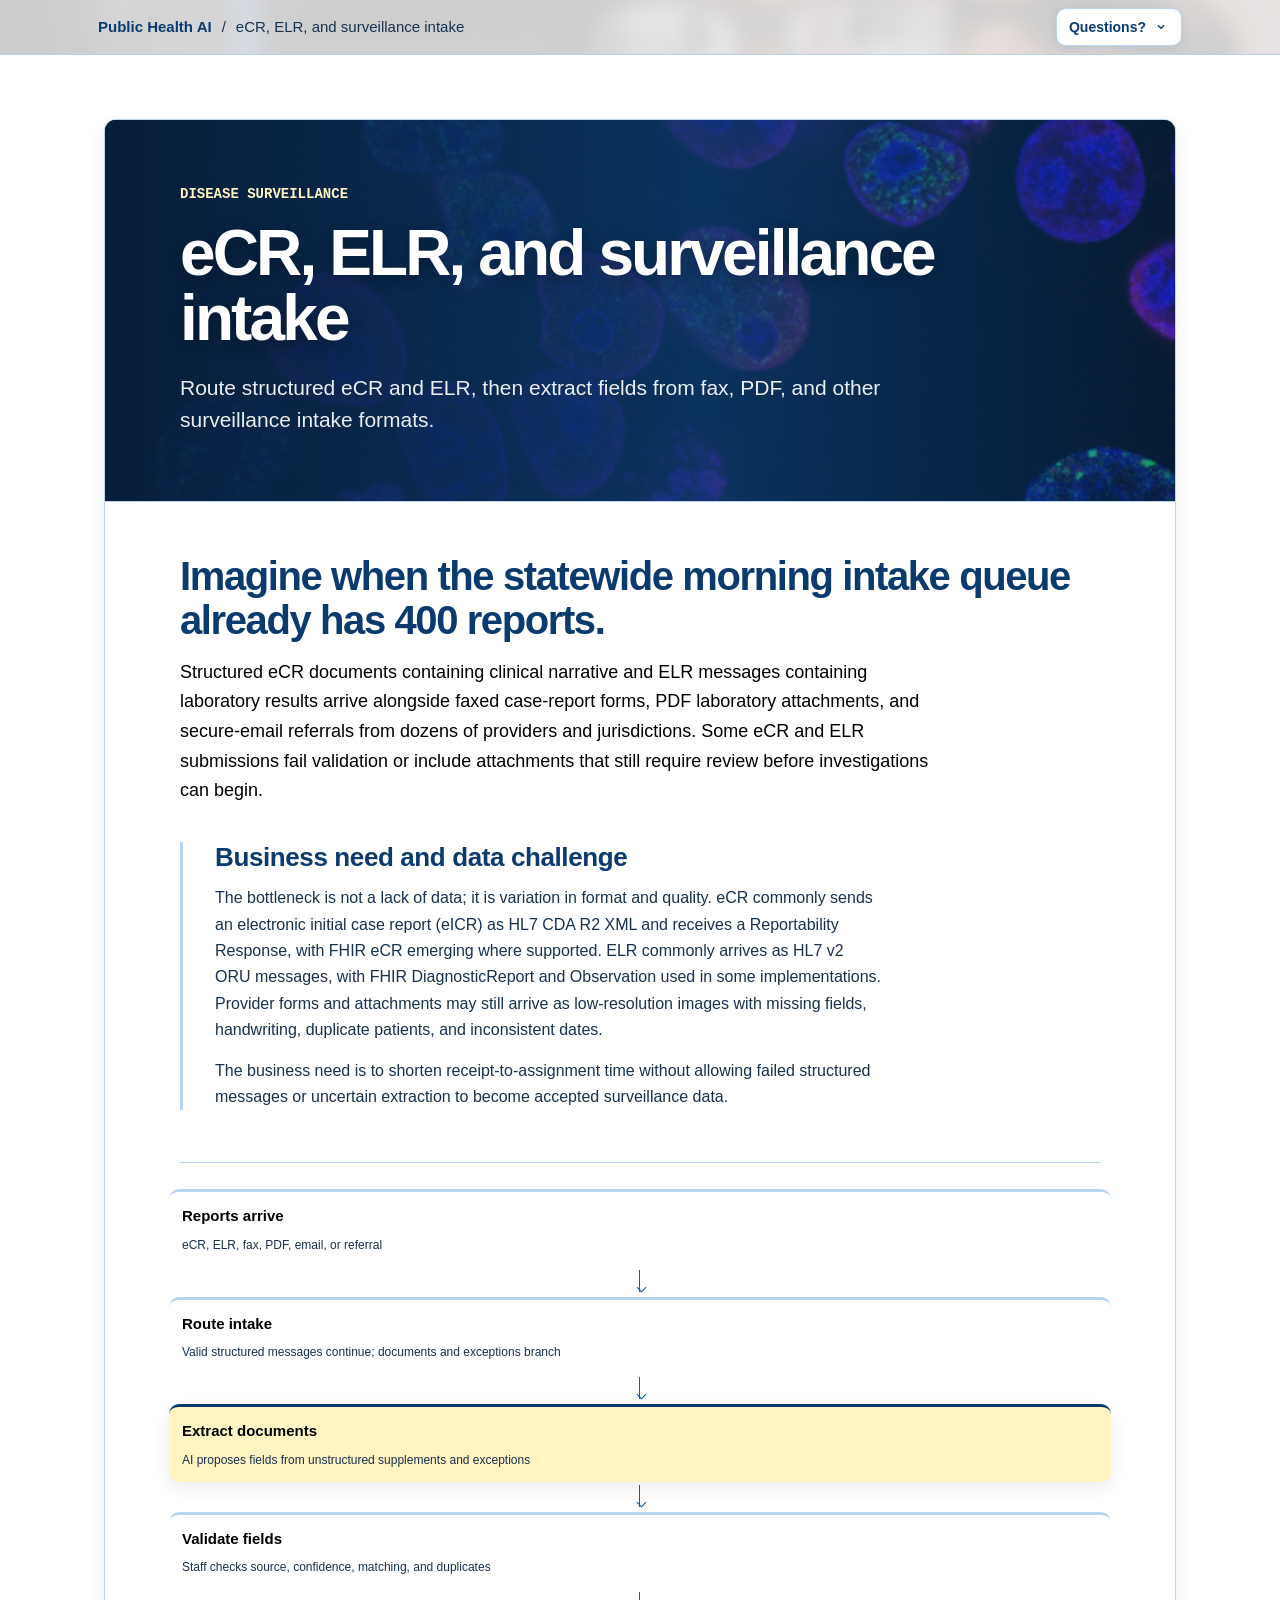
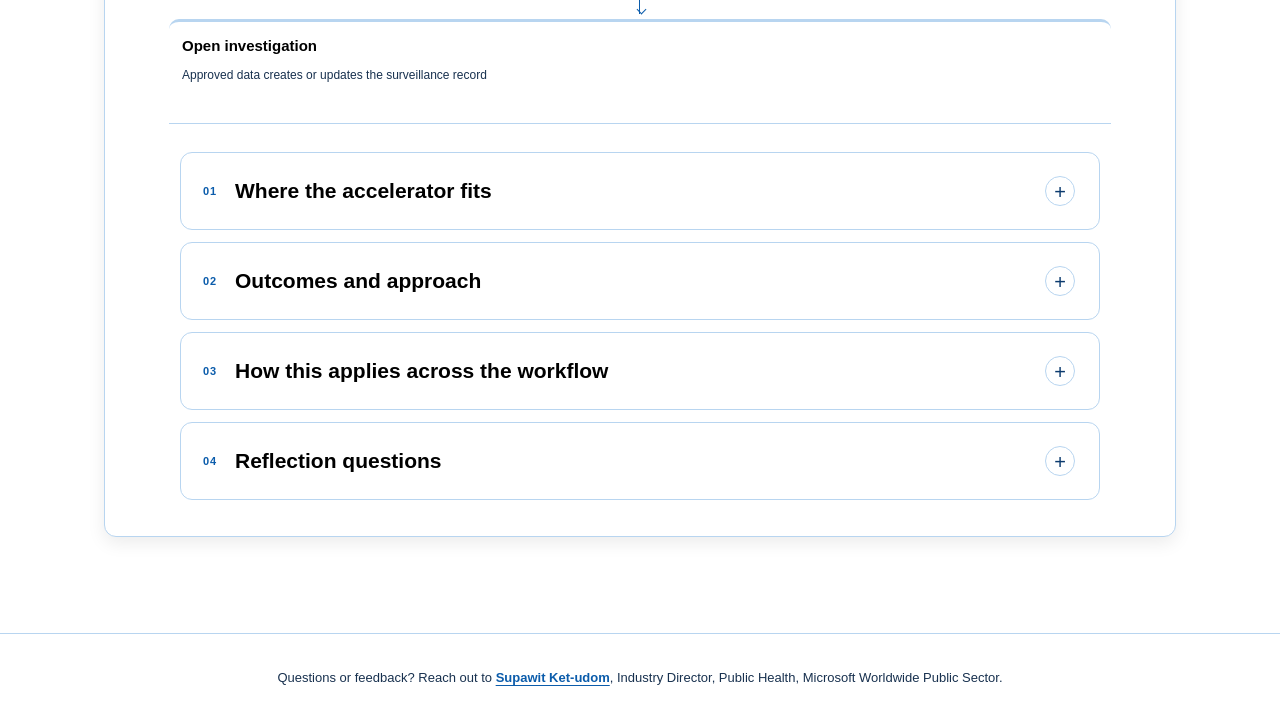
==== commit c5ddf74d: "Synchronize responsive use-case pages Load the updated shared hero and mobile-only layout refinement" ====
--- a/use-cases/document-intake.html
+++ b/use-cases/document-intake.html
@@ -14,7 +14,7 @@
       document.documentElement.setAttribute("data-theme", theme);
     })();
   </script>
-  <link rel="stylesheet" href="/assets/styles.css?v=24">
+  <link rel="stylesheet" href="/assets/styles.css?v=26">
   <script src="/assets/site.js?v=22" defer></script>
 </head>
 <body class="detail-page">
--- a/assets/styles.css
+++ b/assets/styles.css
@@ -115,6 +115,8 @@
 html {
   scroll-behavior: smooth;
   scroll-padding-top: 72px;
+  -webkit-text-size-adjust: 100%;
+  text-size-adjust: 100%;
 }
 
 body {
@@ -231,7 +233,7 @@
   background-image:
     linear-gradient(var(--cp-wallpaper-tint-strong), var(--cp-wallpaper-tint-strong)),
     url("/assets/hero-public-health.jpeg");
-  background-position: center;
+  background-position: center 38%;
   background-size: cover;
   filter: blur(10px);
   transform: scale(1.05);
@@ -252,6 +254,7 @@
   font-weight: 800;
   letter-spacing: -0.01em;
   text-decoration: none;
+  white-space: nowrap;
 }
 
 .questions-trigger {
@@ -618,9 +621,14 @@
   overflow: hidden;
   background-color: var(--cp-bg-elevated);
   background-image:
-    linear-gradient(var(--cp-wallpaper-tint), var(--cp-wallpaper-tint)),
+    linear-gradient(
+      90deg,
+      rgba(255, 255, 255, 0.92) 0%,
+      rgba(255, 255, 255, 0.82) 48%,
+      rgba(255, 255, 255, 0.54) 100%
+    ),
     url("/assets/hero-public-health.jpeg");
-  background-position: center;
+  background-position: center 38%;
   background-repeat: no-repeat;
   background-size: cover;
   height: 50svh;
@@ -1679,7 +1687,7 @@
   background-image:
     linear-gradient(var(--cp-wallpaper-tint-strong), var(--cp-wallpaper-tint-strong)),
     url("/assets/hero-public-health.jpeg");
-  background-position: center;
+  background-position: center 38%;
   background-size: cover;
   filter: blur(10px);
   transform: scale(1.05);
@@ -1717,6 +1725,7 @@
   color: var(--cp-accent);
   font-weight: 750;
   text-decoration: none;
+  white-space: nowrap;
 }
 
 .case-nav a:hover {
@@ -3112,6 +3121,131 @@
   .case-disclosure > .workflow-application,
   .case-disclosure > .reflection-panel {
     padding: 22px 18px;
+  }
+}
+
+@media (max-width: 760px) {
+  .single-case {
+    padding: 24px 0 48px;
+  }
+
+  .single-case > .shell {
+    width: 100%;
+    padding-right: 0;
+    padding-left: 0;
+  }
+
+  .single-case-panel {
+    border-right: 0;
+    border-left: 0;
+    border-radius: 0;
+    box-shadow: none;
+  }
+
+  .single-case-header {
+    min-height: 250px;
+    padding: 28px 18px;
+  }
+
+  .single-case-header h1 {
+    font-size: clamp(34px, 10vw, 44px);
+  }
+
+  .single-case-summary {
+    font-size: 17px;
+  }
+
+  .single-case-content {
+    padding-right: 16px;
+    padding-left: 16px;
+  }
+
+  .brief-row {
+    gap: 24px;
+    padding: 34px 0;
+  }
+
+  .brief-block:not(.scenario-hook) {
+    padding-left: 14px;
+    border-left-width: 2px;
+  }
+
+  .dynamic-flow {
+    padding: 22px 0 28px;
+    border-radius: 0;
+  }
+
+  .case-disclosures {
+    gap: 8px;
+    padding: 22px 0 30px;
+  }
+
+  .case-disclosure-summary {
+    grid-template-columns: max-content minmax(0, 1fr) 28px;
+    gap: 10px;
+    min-height: 64px;
+    padding: 12px 14px;
+  }
+
+  .case-disclosure-label {
+    grid-column: auto;
+  }
+
+  .case-disclosure-summary strong {
+    font-size: 17px;
+  }
+
+  .case-disclosure > .accelerator-stage,
+  .case-disclosure > .outcome-section,
+  .case-disclosure > .workflow-application,
+  .case-disclosure > .reflection-panel {
+    padding: 16px 12px;
+  }
+
+  .case-disclosure > .accelerator-stage .accelerator-fit-copy {
+    padding: 16px 14px;
+  }
+
+  .accelerator-stage {
+    gap: 16px;
+  }
+
+  .template-card-body {
+    padding: 18px;
+  }
+}
+
+@media (max-width: 420px) {
+  .home-site-header .nav-row,
+  .detail-page .site-header .nav-row {
+    gap: 10px;
+    padding-right: max(12px, env(safe-area-inset-right));
+    padding-left: max(12px, env(safe-area-inset-left));
+  }
+
+  .home-brand,
+  .case-nav a {
+    font-size: 14px;
+  }
+
+  .case-nav {
+    gap: 5px;
+  }
+
+  .case-nav span:last-child {
+    font-size: 12px;
+  }
+
+  .questions-trigger {
+    min-height: 36px;
+    gap: 4px;
+    padding: 6px 9px;
+    font-size: 13px;
+  }
+
+  .questions-trigger svg {
+    width: 14px;
+    height: 14px;
   }
 }
 
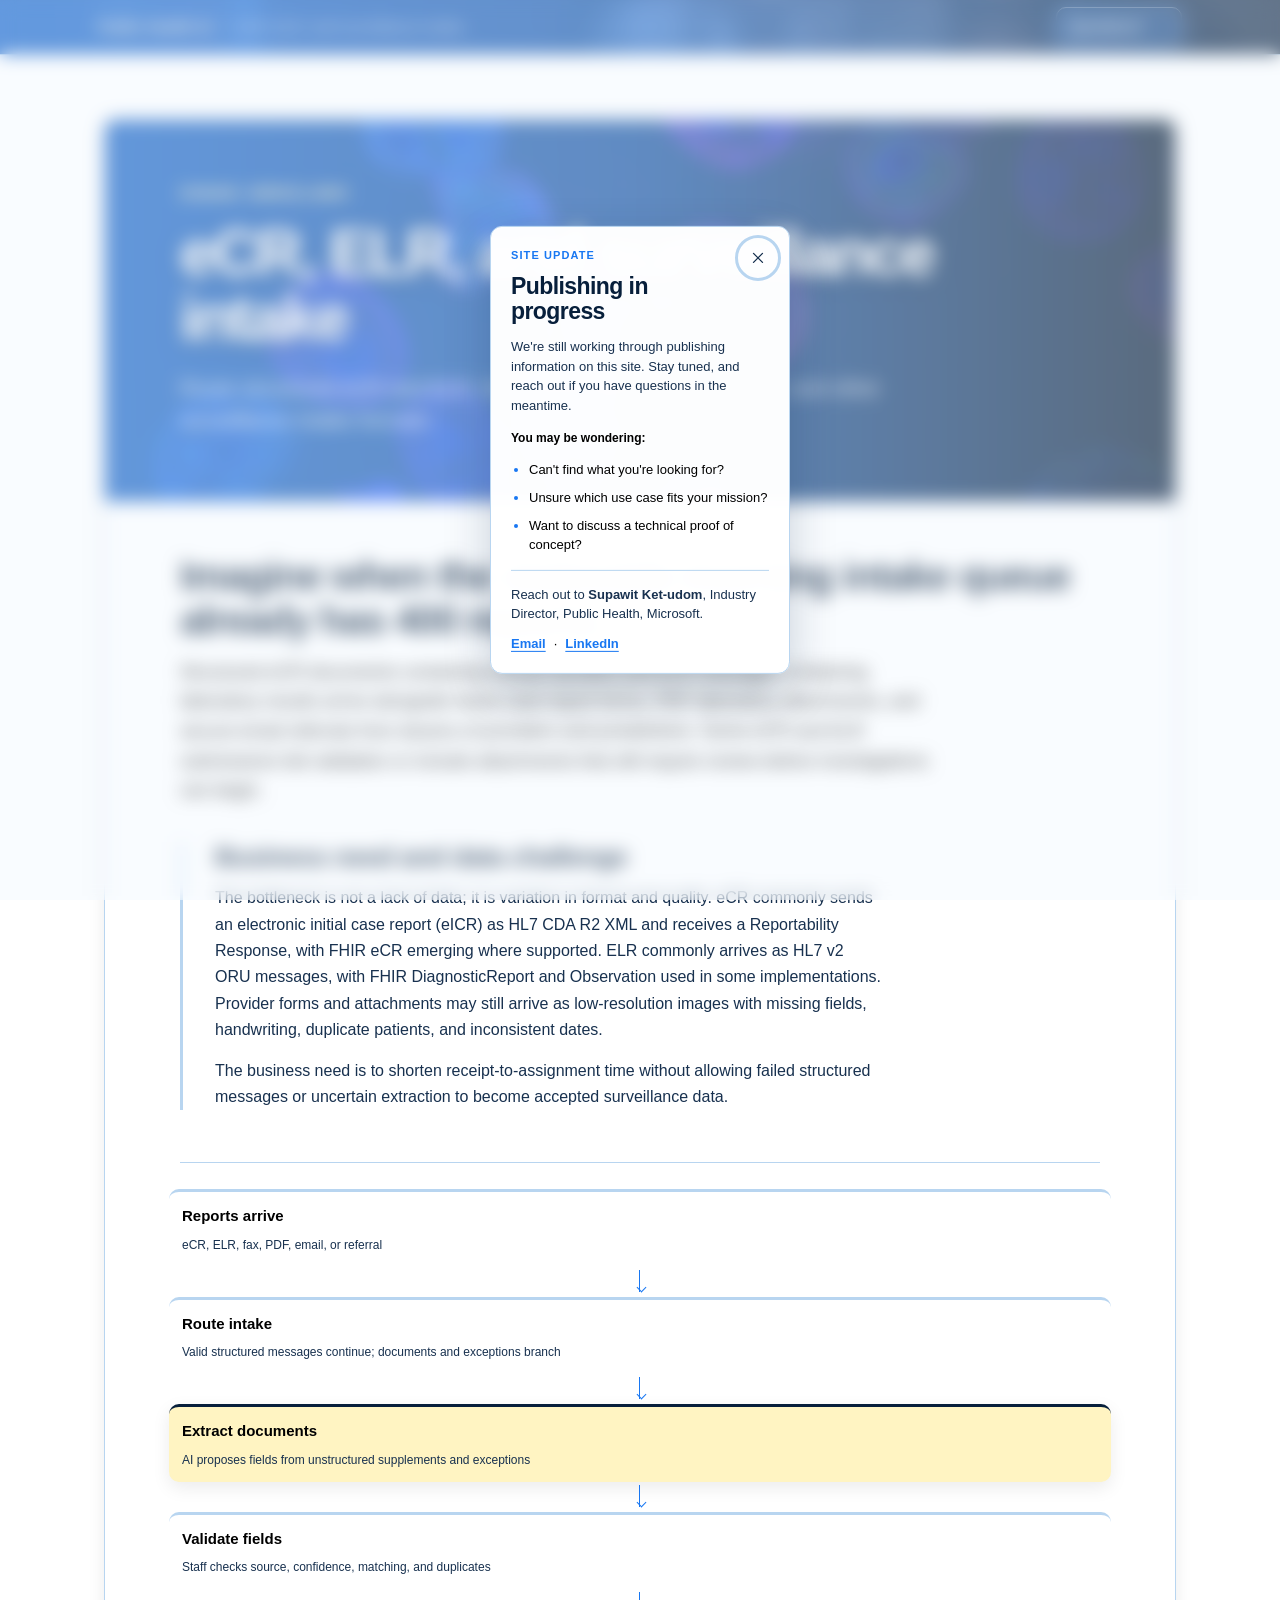
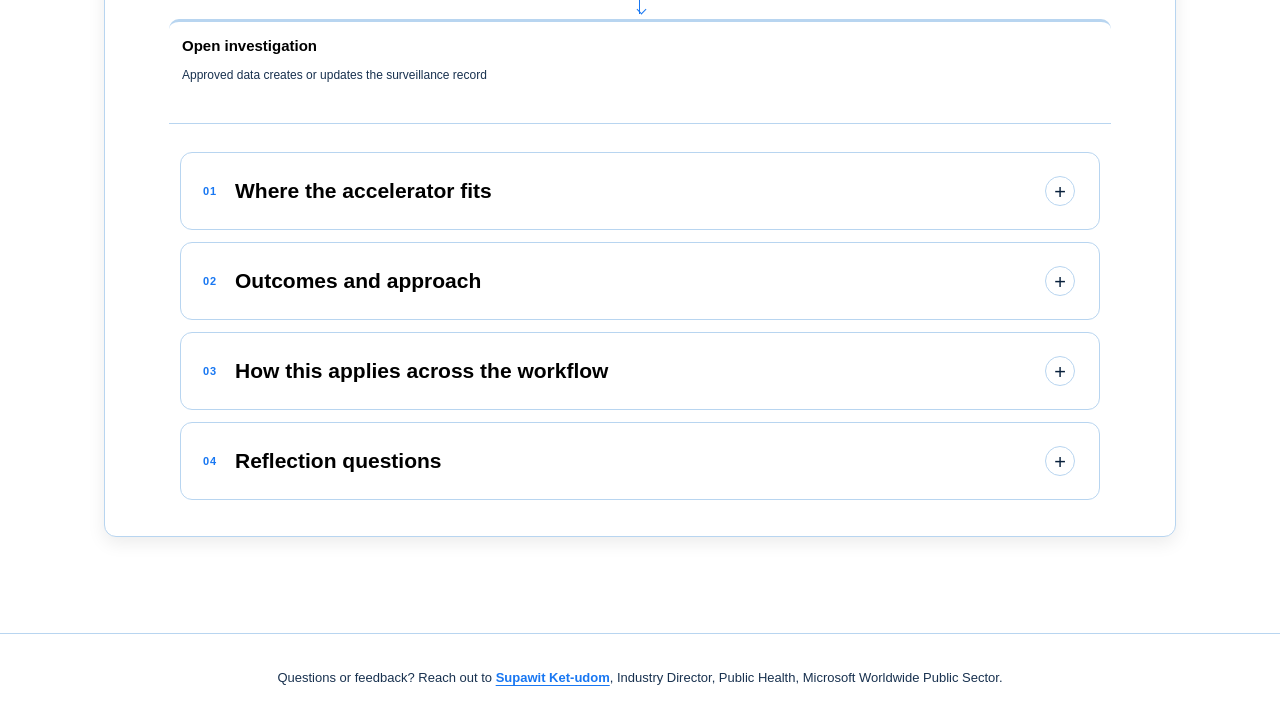
==== commit d8f64514: "Synchronize approved use-case experience Load the approved palette, automatic publishing notice, res" ====
--- a/use-cases/document-intake.html
+++ b/use-cases/document-intake.html
@@ -14,8 +14,8 @@
       document.documentElement.setAttribute("data-theme", theme);
     })();
   </script>
-  <link rel="stylesheet" href="/assets/styles.css?v=26">
-  <script src="/assets/site.js?v=22" defer></script>
+  <link rel="stylesheet" href="/assets/styles.css?v=30">
+  <script src="/assets/site.js?v=24" defer></script>
 </head>
 <body class="detail-page">
   <a class="skip-link" href="#main">Skip to content</a>
--- a/assets/styles.css
+++ b/assets/styles.css
@@ -67,37 +67,39 @@
 :root,
 :root[data-theme="dark"] {
   color-scheme: light;
+  --cp-navy: #071f3b;
+  --cp-bright-blue: #1877f2;
   --cp-bg: #ffffff;
   --cp-bg-elevated: #eef6ff;
   --cp-surface: #ffffff;
   --cp-surface-soft: #dceeff;
   --cp-border: #b8d5f0;
-  --cp-border-strong: #0b3a6e;
+  --cp-border-strong: var(--cp-navy);
   --cp-text: #000000;
   --cp-text-muted: #18314f;
-  --cp-text-soft: #0b3a6e;
-  --cp-accent: #0b3a6e;
-  --cp-accent-hover: #071f3b;
+  --cp-text-soft: var(--cp-navy);
+  --cp-accent: var(--cp-navy);
+  --cp-accent-hover: #031323;
   --cp-accent-soft: #dceeff;
   --cp-accent-fg: #ffffff;
-  --cp-success: #0b3a6e;
+  --cp-success: var(--cp-navy);
   --cp-danger: #000000;
-  --cp-warning: #0b5cab;
-  --cp-link: #0b5cab;
+  --cp-warning: var(--cp-bright-blue);
+  --cp-link: var(--cp-bright-blue);
   --cp-shadow: 0 6px 18px rgba(0, 0, 0, 0.08);
   --cp-overlay: rgba(0, 0, 0, 0.68);
   --cp-panel: rgba(255, 255, 255, 0.92);
   --cp-panel-strong: #ffffff;
   --cp-sheen: rgba(255, 255, 255, 0.62);
-  --cp-highlight: #dceeff;
+  --cp-highlight: rgba(24, 119, 242, 0.16);
   --cp-attention: #fff4c2;
   --cp-attention-start: #f5b700;
   --cp-attention-end: #e86a17;
   --cp-attention-border: #d65a00;
   --cp-wallpaper-tint: rgba(255, 255, 255, 0.68);
   --cp-wallpaper-tint-strong: rgba(255, 255, 255, 0.8);
-  --cp-brand-gradient: linear-gradient(135deg, var(--cp-accent), var(--cp-link));
-  --cp-brand-gradient-hover: linear-gradient(135deg, var(--cp-link), var(--cp-accent));
+  --cp-brand-gradient: linear-gradient(135deg, var(--cp-bright-blue), var(--cp-navy));
+  --cp-brand-gradient-hover: linear-gradient(135deg, var(--cp-navy), var(--cp-bright-blue));
   --cp-radius-sm: 8px;
   --cp-radius-md: 10px;
   --cp-radius-lg: 12px;
@@ -222,7 +224,7 @@
   display: block;
   overflow: hidden;
   border-bottom: 1px solid var(--cp-border);
-  background: var(--cp-panel);
+  background: rgba(7, 31, 59, 0.88);
 }
 
 .home-site-header::before {
@@ -231,8 +233,13 @@
   z-index: -1;
   inset: -18px;
   background-image:
-    linear-gradient(var(--cp-wallpaper-tint-strong), var(--cp-wallpaper-tint-strong)),
-    url("/assets/hero-public-health.jpeg");
+    linear-gradient(
+      90deg,
+      rgba(24, 119, 242, 0.86),
+      rgba(24, 119, 242, 0.68),
+      rgba(7, 31, 59, 0.9)
+    ),
+    url("/assets/hero-public-health-analyst.jpeg");
   background-position: center 38%;
   background-size: cover;
   filter: blur(10px);
@@ -249,7 +256,8 @@
 }
 
 .home-brand {
-  color: var(--cp-accent);
+  color: #ffffff;
+  text-shadow: 0 2px 8px rgba(7, 31, 59, 0.34);
   font-size: 15px;
   font-weight: 800;
   letter-spacing: -0.01em;
@@ -263,11 +271,11 @@
   align-items: center;
   gap: 7px;
   padding: 7px 12px;
-  border: 1px solid var(--cp-border);
+  border: 1px solid rgba(255, 255, 255, 0.54);
   border-radius: var(--cp-radius-md);
-  background: var(--cp-surface);
-  color: var(--cp-accent);
-  box-shadow: 0 2px 8px rgba(11, 58, 110, 0.08);
+  background: rgba(7, 31, 59, 0.18);
+  color: #ffffff;
+  box-shadow: 0 2px 12px rgba(7, 31, 59, 0.22);
   cursor: pointer;
   font-size: 14px;
   font-weight: 750;
@@ -280,9 +288,9 @@
 
 .questions-trigger:hover,
 .questions-trigger[aria-expanded="true"] {
-  border-color: var(--cp-link);
-  background: var(--cp-bg-elevated);
-  box-shadow: 0 8px 20px var(--cp-highlight);
+  border-color: #ffffff;
+  background: rgba(24, 119, 242, 0.28);
+  box-shadow: 0 8px 24px rgba(24, 119, 242, 0.32);
   transform: translateY(-1px);
 }
 
@@ -392,6 +400,20 @@
   color: var(--cp-text);
 }
 
+.questions-status {
+  margin: 12px 0 0;
+  color: var(--cp-text-muted);
+  font-size: 13px;
+  line-height: 1.5;
+}
+
+.questions-list-label {
+  margin: 14px 0 0;
+  color: var(--cp-text);
+  font-size: 12px;
+  font-weight: 750;
+}
+
 .questions-list li {
   font-size: 13px;
   line-height: 1.4;
@@ -620,14 +642,7 @@
   margin-left: calc(50% - 50vw);
   overflow: hidden;
   background-color: var(--cp-bg-elevated);
-  background-image:
-    linear-gradient(
-      90deg,
-      rgba(255, 255, 255, 0.92) 0%,
-      rgba(255, 255, 255, 0.82) 48%,
-      rgba(255, 255, 255, 0.54) 100%
-    ),
-    url("/assets/hero-public-health.jpeg");
+  background-image: url("/assets/hero-public-health-analyst.jpeg");
   background-position: center 38%;
   background-repeat: no-repeat;
   background-size: cover;
@@ -637,7 +652,7 @@
 
 .home-hero {
   display: grid;
-  grid-template-columns: 1fr;
+  grid-template-columns: minmax(0, 0.58fr) minmax(0, 0.42fr);
   height: 50svh;
   min-height: 420px;
 }
@@ -645,10 +660,10 @@
 .hero-copy {
   display: flex;
   flex-direction: column;
-  align-items: center;
+  align-items: flex-start;
   justify-content: center;
   padding: 36px clamp(24px, 5vw, 88px);
-  text-align: center;
+  text-align: left;
 }
 
 .hero-media {
@@ -699,23 +714,18 @@
 .hero-intro {
   max-width: 660px;
   margin: 24px 0 0;
-  color: var(--cp-text-muted);
+  color: rgba(255, 255, 255, 0.92);
+  text-shadow: 0 2px 8px rgba(0, 0, 0, 0.72);
   font-size: clamp(18px, 2vw, 22px);
-  text-align: center;
+  text-align: left;
 }
 
 .hero h1 {
-  background: linear-gradient(
-    112deg,
-    #071f3b 0%,
-    var(--cp-accent) 38%,
-    var(--cp-link) 68%,
-    #4f46e5 100%
-  );
+  background: linear-gradient(112deg, #ffffff 0%, #dceeff 52%, var(--cp-bright-blue) 100%);
   background-clip: text;
   -webkit-background-clip: text;
   color: transparent;
-  filter: drop-shadow(0 5px 10px rgba(7, 31, 59, 0.2));
+  filter: drop-shadow(0 5px 12px rgba(0, 0, 0, 0.58));
   font-size: clamp(44px, 5vw, 64px);
   letter-spacing: 0;
   -webkit-text-fill-color: transparent;
@@ -728,6 +738,10 @@
   justify-content: center;
   gap: 12px;
   margin-top: 32px;
+}
+
+.hero .hero-actions {
+  justify-content: flex-start;
 }
 
 .hero-attribution {
@@ -780,6 +794,16 @@
   background: var(--cp-surface-soft);
 }
 
+.hero .button.secondary {
+  border-color: rgba(255, 255, 255, 0.72);
+  background: rgba(255, 255, 255, 0.12);
+  color: #ffffff;
+}
+
+.hero .button.secondary:hover {
+  background: rgba(255, 255, 255, 0.22);
+}
+
 .cursor-gradient {
   --pointer-x: 50%;
   --pointer-y: 50%;
@@ -1059,7 +1083,7 @@
   flex: 0 0 124px;
   margin: -26px -26px 18px;
   background-image:
-    linear-gradient(rgba(11, 58, 110, 0.08), rgba(11, 58, 110, 0.2)),
+    linear-gradient(rgba(24, 119, 242, 0.08), rgba(7, 31, 59, 0.24)),
     var(--case-card-image);
   background-position: center;
   background-size: cover;
@@ -1606,7 +1630,7 @@
   padding: clamp(40px, 5vw, 64px);
   border-bottom: 1px solid var(--cp-border);
   background: var(--cp-accent);
-  color: var(--cp-accent-fg);
+  color: #ffffff;
 }
 
 .single-case-header::before,
@@ -1630,9 +1654,9 @@
   background:
     linear-gradient(
       90deg,
-      rgba(7, 31, 59, 0.96) 0%,
-      rgba(11, 58, 110, 0.86) 56%,
-      rgba(11, 58, 110, 0.46) 100%
+      rgba(24, 119, 242, 0.82) 0%,
+      rgba(24, 119, 242, 0.66) 50%,
+      rgba(7, 31, 59, 0.9) 100%
     );
 }
 
@@ -1644,11 +1668,12 @@
 }
 
 .single-case-header .detail-kicker {
-  color: var(--cp-attention);
+  color: #fff4c2;
 }
 
 .single-case-header h1 {
-  text-shadow: 0 4px 16px rgba(0, 0, 0, 0.32);
+  color: #ffffff;
+  text-shadow: 0 4px 18px rgba(7, 31, 59, 0.44);
 }
 
 .single-case-header .single-case-summary {
@@ -1663,7 +1688,7 @@
   display: block;
   overflow: hidden;
   border-bottom: 1px solid var(--cp-border);
-  background: var(--cp-panel);
+  background: rgba(7, 31, 59, 0.88);
 }
 
 .detail-page .site-header::after {
@@ -1685,8 +1710,13 @@
   z-index: -1;
   inset: -18px;
   background-image:
-    linear-gradient(var(--cp-wallpaper-tint-strong), var(--cp-wallpaper-tint-strong)),
-    url("/assets/hero-public-health.jpeg");
+    linear-gradient(
+      90deg,
+      rgba(24, 119, 242, 0.86),
+      rgba(24, 119, 242, 0.68),
+      rgba(7, 31, 59, 0.9)
+    ),
+    url("/assets/hero-public-health-analyst.jpeg");
   background-position: center 38%;
   background-size: cover;
   filter: blur(10px);
@@ -1706,7 +1736,7 @@
   gap: 10px;
   min-width: 0;
   overflow: hidden;
-  color: var(--cp-text-muted);
+  color: rgba(255, 255, 255, 0.78);
   font-size: 15px;
 }
 
@@ -1722,7 +1752,8 @@
 }
 
 .case-nav a {
-  color: var(--cp-accent);
+  color: #ffffff;
+  text-shadow: 0 2px 8px rgba(7, 31, 59, 0.34);
   font-weight: 750;
   text-decoration: none;
   white-space: nowrap;
@@ -2244,10 +2275,10 @@
     linear-gradient(
       90deg,
       transparent 0%,
-      rgba(77, 166, 255, 0.06) 26%,
-      rgba(77, 166, 255, 0.32) 48%,
+      rgba(24, 119, 242, 0.06) 26%,
+      rgba(24, 119, 242, 0.32) 48%,
       rgba(245, 183, 0, 0.18) 58%,
-      rgba(77, 166, 255, 0.06) 74%,
+      rgba(24, 119, 242, 0.06) 74%,
       transparent 100%
     );
   transform: translateX(-28%);
@@ -2469,7 +2500,7 @@
 }
 
 .dynamic-flow-node:hover {
-  filter: drop-shadow(0 8px 14px rgba(11, 58, 110, 0.16));
+  filter: drop-shadow(0 8px 14px rgba(7, 31, 59, 0.18));
 }
 
 .dynamic-flow-node rect {
@@ -2580,7 +2611,7 @@
   18%,
   36% {
     opacity: 1;
-    filter: drop-shadow(0 3px 6px rgba(77, 166, 255, 0.7));
+    filter: drop-shadow(0 3px 6px rgba(24, 119, 242, 0.7));
   }
 }
 
@@ -2832,7 +2863,17 @@
   }
 
   .hero-copy {
+    align-items: center;
     padding: 72px max(24px, calc((100vw - 900px) / 2));
+    text-align: center;
+  }
+
+  .hero-intro {
+    text-align: center;
+  }
+
+  .hero .hero-actions {
+    justify-content: center;
   }
 
   .hero-media {
